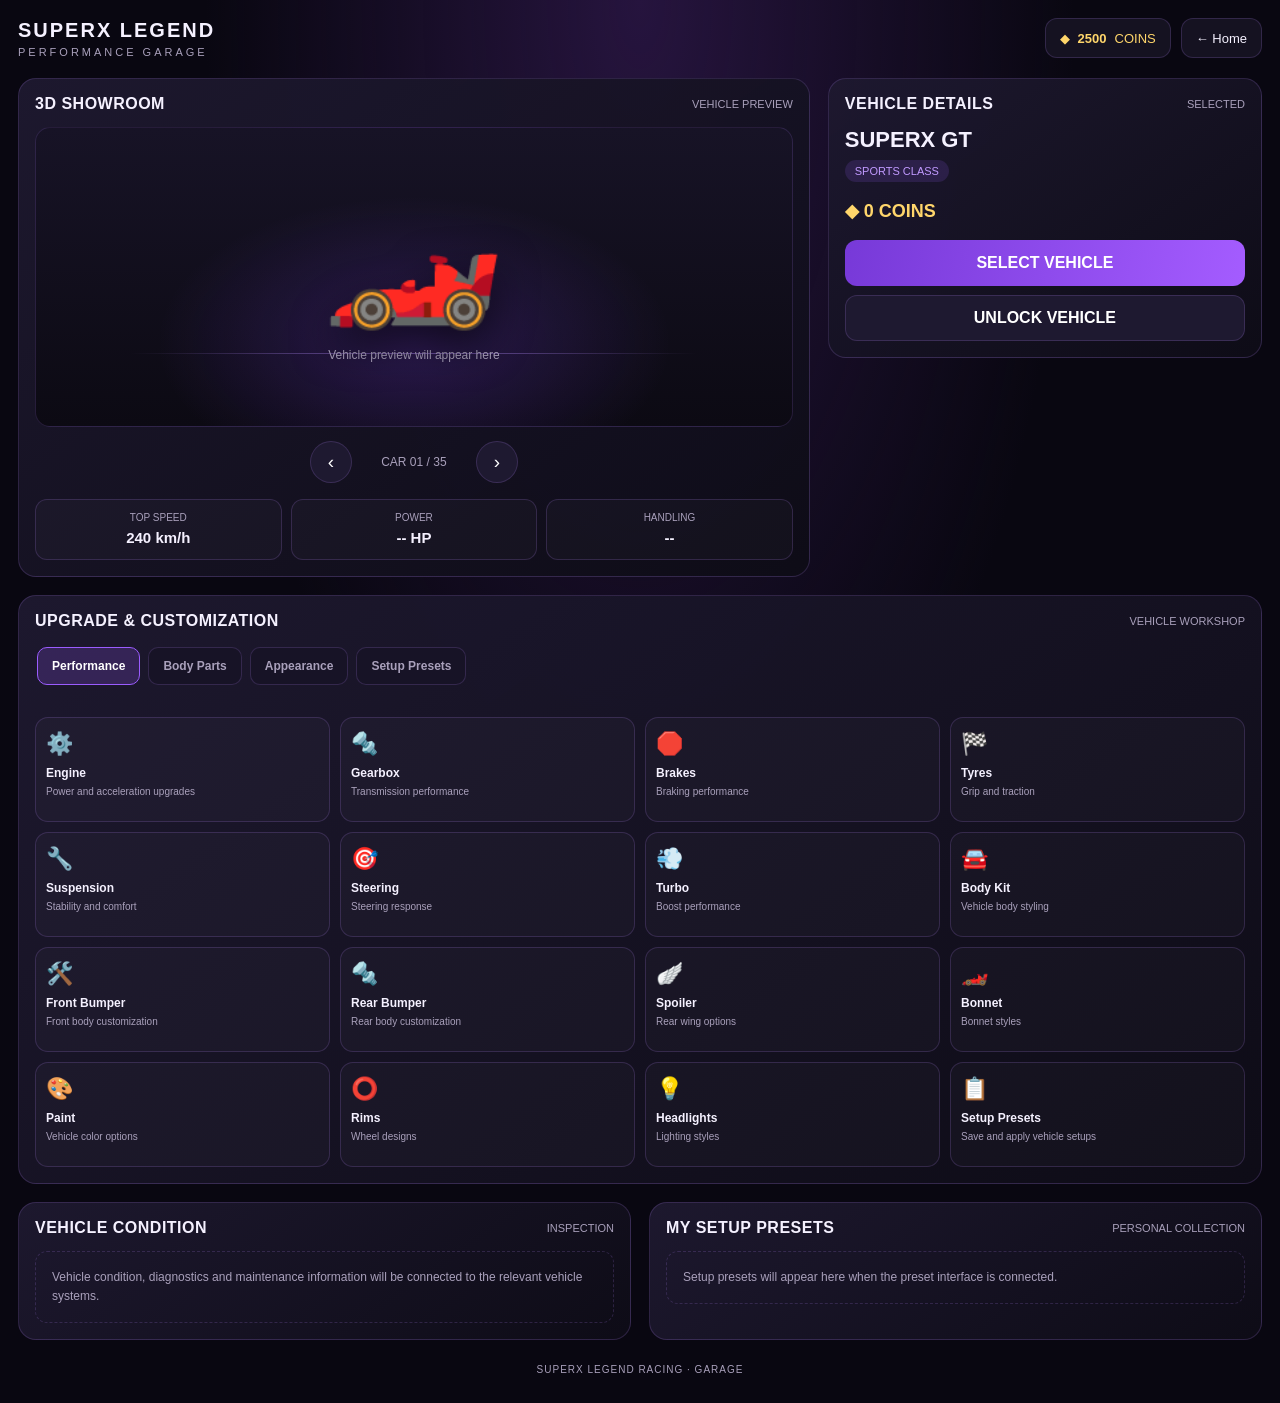
==== garage.html @ e782b023 "Create garage.html" ====
<!-- START FILE 143: garage.html -->
<!DOCTYPE html>
<html lang="en">
<head>
  <meta charset="UTF-8">
  <meta name="viewport" content="width=device-width, initial-scale=1.0">
  <meta name="theme-color" content="#090711">

  <title>SUPERX LEGEND | Garage</title>

  <link rel="stylesheet" href="css/style.css">
  <link rel="stylesheet" href="css/pages.css">
  <link rel="stylesheet" href="css/game.css">
  <link rel="stylesheet" href="css/responsive.css">

  <style>
    :root {
      --garage-bg: #090711;
      --garage-panel: #151221;
      --garage-panel-light: #1e1930;
      --garage-purple: #9b5cff;
      --garage-purple-light: #c19aff;
      --garage-text: #f5f1ff;
      --garage-muted: #a9a0bb;
      --garage-border: rgba(180, 135, 255, .18);
    }

    * {
      box-sizing: border-box;
    }

    body.garage-page {
      margin: 0;
      min-height: 100vh;
      background:
        radial-gradient(ellipse at 50% 0%, #26143e 0%, transparent 48%),
        var(--garage-bg);
      color: var(--garage-text);
      font-family: Arial, sans-serif;
    }

    .garage-shell {
      width: min(1500px, 100%);
      margin: auto;
      padding: 18px;
    }

    .garage-header {
      display: flex;
      align-items: center;
      justify-content: space-between;
      gap: 14px;
      flex-wrap: wrap;
      margin-bottom: 20px;
    }

    .garage-brand {
      display: flex;
      flex-direction: column;
      gap: 4px;
    }

    .garage-brand strong {
      font-size: 20px;
      letter-spacing: 2px;
    }

    .garage-brand span {
      color: var(--garage-muted);
      font-size: 11px;
      letter-spacing: 3px;
    }

    .garage-header-actions {
      display: flex;
      align-items: center;
      gap: 10px;
      flex-wrap: wrap;
    }

    .garage-coin-box,
    .garage-back-button {
      min-height: 40px;
      padding: 0 14px;
      display: inline-flex;
      align-items: center;
      justify-content: center;
      gap: 8px;
      border: 1px solid var(--garage-border);
      border-radius: 12px;
      background: var(--garage-panel);
      color: var(--garage-text);
      text-decoration: none;
      font-size: 13px;
    }

    .garage-coin-box {
      color: #ffd66b;
    }

    .garage-main-grid {
      display: grid;
      grid-template-columns: minmax(0, 1.55fr) minmax(280px, .85fr);
      gap: 18px;
      align-items: start;
    }

    .garage-panel {
      min-width: 0;
      overflow: hidden;
      border: 1px solid var(--garage-border);
      border-radius: 18px;
      background: linear-gradient(
        145deg,
        rgba(30, 25, 48, .96),
        rgba(14, 12, 23, .98)
      );
    }

    .garage-preview-panel {
      padding: 16px;
    }

    .garage-section-heading {
      display: flex;
      align-items: center;
      justify-content: space-between;
      gap: 10px;
      margin-bottom: 14px;
    }

    .garage-section-heading h2 {
      margin: 0;
      font-size: 16px;
      letter-spacing: .5px;
    }

    .garage-section-heading small {
      color: var(--garage-muted);
      font-size: 11px;
    }

    .garage-preview-stage {
      position: relative;
      min-height: 300px;
      display: grid;
      place-items: center;
      overflow: hidden;
      border: 1px solid rgba(173, 126, 255, .16);
      border-radius: 15px;
      background:
        radial-gradient(ellipse at 50% 72%, rgba(132, 66, 255, .24), transparent 48%),
        linear-gradient(180deg, #171326, #0c0a13);
    }

    .garage-preview-stage::after {
      content: "";
      position: absolute;
      width: 75%;
      height: 1px;
      bottom: 24%;
      background: linear-gradient(
        90deg,
        transparent,
        rgba(183, 143, 255, .5),
        transparent
      );
      pointer-events: none;
    }

    .garage-car-placeholder {
      position: relative;
      z-index: 1;
      width: 100%;
      padding: 25px 12px;
      text-align: center;
    }

    .garage-car-placeholder .car-symbol {
      display: block;
      font-size: clamp(75px, 15vw, 145px);
      filter: drop-shadow(0 16px 20px rgba(0, 0, 0, .6));
    }

    .garage-car-placeholder p {
      margin: 12px 0 0;
      color: var(--garage-muted);
      font-size: 12px;
    }

    .garage-preview-controls {
      display: flex;
      justify-content: center;
      align-items: center;
      gap: 12px;
      margin-top: 14px;
    }

    .garage-round-button {
      width: 42px;
      height: 42px;
      border: 1px solid var(--garage-border);
      border-radius: 50%;
      background: var(--garage-panel-light);
      color: white;
      font-size: 19px;
      cursor: pointer;
    }

    .garage-round-button:focus-visible,
    .garage-action-button:focus-visible,
    .garage-tab:focus-visible {
      outline: 2px solid var(--garage-purple-light);
      outline-offset: 3px;
    }

    .garage-car-position {
      min-width: 100px;
      text-align: center;
      color: var(--garage-muted);
      font-size: 12px;
    }

    .garage-car-summary {
      display: grid;
      grid-template-columns: repeat(3, minmax(0, 1fr));
      gap: 9px;
      margin-top: 16px;
    }

    .garage-stat {
      min-width: 0;
      padding: 12px 8px;
      border: 1px solid var(--garage-border);
      border-radius: 12px;
      background: rgba(255, 255, 255, .025);
      text-align: center;
    }

    .garage-stat span {
      display: block;
      color: var(--garage-muted);
      font-size: 10px;
      margin-bottom: 6px;
    }

    .garage-stat strong {
      font-size: 15px;
      overflow-wrap: anywhere;
    }

    .garage-details-panel {
      padding: 16px;
    }

    .garage-car-title {
      margin: 0;
      font-size: 22px;
    }

    .garage-car-class {
      display: inline-block;
      margin-top: 7px;
      padding: 5px 10px;
      border-radius: 20px;
      background: rgba(155, 92, 255, .15);
      color: var(--garage-purple-light);
      font-size: 11px;
    }

    .garage-price {
      margin: 18px 0;
      color: #ffd66b;
      font-size: 18px;
      font-weight: 700;
    }

    .garage-action-button {
      width: 100%;
      min-height: 46px;
      padding: 11px 14px;
      border: 0;
      border-radius: 12px;
      background: linear-gradient(100deg, #7739d8, #a45cff);
      color: white;
      font-weight: 700;
      cursor: pointer;
    }

    .garage-action-button.secondary {
      margin-top: 9px;
      border: 1px solid var(--garage-border);
      background: var(--garage-panel-light);
    }

    .garage-action-button:disabled {
      opacity: .5;
      cursor: not-allowed;
    }

    .garage-feature-section {
      margin-top: 18px;
    }

    .garage-feature-panel {
      padding: 16px;
    }

    .garage-tabs {
      display: flex;
      gap: 8px;
      overflow-x: auto;
      padding: 3px 2px 12px;
      scrollbar-width: thin;
    }

    .garage-tab {
      flex: 0 0 auto;
      min-height: 38px;
      padding: 0 14px;
      border: 1px solid var(--garage-border);
      border-radius: 10px;
      background: #171326;
      color: var(--garage-muted);
      font-size: 12px;
      cursor: pointer;
    }

    .garage-tab[aria-selected="true"] {
      background: rgba(155, 92, 255, .2);
      border-color: var(--garage-purple);
      color: white;
    }

    .garage-feature-grid {
      display: grid;
      grid-template-columns: repeat(4, minmax(0, 1fr));
      gap: 10px;
    }

    .garage-feature-card {
      min-width: 0;
      min-height: 105px;
      padding: 13px 10px;
      border: 1px solid var(--garage-border);
      border-radius: 13px;
      background: rgba(255, 255, 255, .025);
    }

    .garage-feature-card .feature-icon {
      display: block;
      margin-bottom: 9px;
      font-size: 22px;
    }

    .garage-feature-card strong {
      display: block;
      font-size: 12px;
    }

    .garage-feature-card small {
      display: block;
      margin-top: 5px;
      color: var(--garage-muted);
      font-size: 10px;
      line-height: 1.4;
    }

    .garage-bottom-grid {
      display: grid;
      grid-template-columns: repeat(2, minmax(0, 1fr));
      gap: 18px;
      margin-top: 18px;
    }

    .garage-bottom-panel {
      min-width: 0;
      padding: 16px;
    }

    .garage-preset-placeholder {
      padding: 16px;
      border: 1px dashed var(--garage-border);
      border-radius: 12px;
      color: var(--garage-muted);
      font-size: 12px;
      line-height: 1.6;
    }

    .garage-footer {
      padding: 24px 8px 10px;
      color: var(--garage-muted);
      text-align: center;
      font-size: 10px;
      letter-spacing: 1px;
    }

    @media (max-width: 760px) {
      .garage-shell {
        padding: 12px;
      }

      .garage-main-grid {
        grid-template-columns: 1fr;
      }

      .garage-preview-stage {
        min-height: 245px;
      }

      .garage-feature-grid {
        grid-template-columns: repeat(2, minmax(0, 1fr));
      }

      .garage-bottom-grid {
        grid-template-columns: 1fr;
      }
    }

    @media (max-width: 380px) {
      .garage-brand strong {
        font-size: 16px;
      }

      .garage-car-summary {
        gap: 6px;
      }

      .garage-stat strong {
        font-size: 12px;
      }
    }
  </style>
</head>

<body class="garage-page" data-page="garage">

  <main class="garage-shell">

    <header class="garage-header">
      <div class="garage-brand">
        <strong>SUPERX LEGEND</strong>
        <span>PERFORMANCE GARAGE</span>
      </div>

      <div class="garage-header-actions">
        <div class="garage-coin-box">
          <span>◆</span>
          <strong id="garageCoinCount">2500</strong>
          <span>COINS</span>
        </div>

        <a class="garage-back-button" href="index.html">
          ← Home
        </a>
      </div>
    </header>

    <section class="garage-main-grid">

      <div class="garage-panel garage-preview-panel">

        <div class="garage-section-heading">
          <h2>3D SHOWROOM</h2>
          <small>VEHICLE PREVIEW</small>
        </div>

        <div
          class="garage-preview-stage"
          id="garagePreviewStage"
          aria-label="Vehicle preview area"
        >
          <div class="garage-car-placeholder" id="garageCarPlaceholder">
            <span class="car-symbol">🏎️</span>
            <p>Vehicle preview will appear here</p>
          </div>

          <div
            id="garage3DContainer"
            aria-label="3D vehicle rendering area"
          ></div>
        </div>

        <div class="garage-preview-controls">
          <button
            type="button"
            class="garage-round-button"
            id="garagePreviousCar"
            aria-label="Previous car"
          >‹</button>

          <span class="garage-car-position" id="garageCarPosition">
            CAR 01 / 35
          </span>

          <button
            type="button"
            class="garage-round-button"
            id="garageNextCar"
            aria-label="Next car"
          >›</button>
        </div>

        <div class="garage-car-summary">
          <div class="garage-stat">
            <span>TOP SPEED</span>
            <strong id="garageTopSpeed">240 km/h</strong>
          </div>

          <div class="garage-stat">
            <span>POWER</span>
            <strong id="garagePower">-- HP</strong>
          </div>

          <div class="garage-stat">
            <span>HANDLING</span>
            <strong id="garageHandling">--</strong>
          </div>
        </div>

      </div>

      <aside class="garage-panel garage-details-panel">

        <div class="garage-section-heading">
          <h2>VEHICLE DETAILS</h2>
          <small id="garageVehicleStatus">SELECTED</small>
        </div>

        <h1 class="garage-car-title" id="garageCarName">
          SUPERX GT
        </h1>

        <span class="garage-car-class" id="garageCarClass">
          SPORTS CLASS
        </span>

        <div class="garage-price" id="garageCarPrice">
          ◆ 0 COINS
        </div>

        <button
          type="button"
          class="garage-action-button"
          id="garageSelectCar"
        >
          SELECT VEHICLE
        </button>

        <button
          type="button"
          class="garage-action-button secondary"
          id="garageBuyCar"
        >
          UNLOCK VEHICLE
        </button>

      </aside>

    </section>

    <section class="garage-feature-section garage-panel garage-feature-panel">

      <div class="garage-section-heading">
        <h2>UPGRADE & CUSTOMIZATION</h2>
        <small>VEHICLE WORKSHOP</small>
      </div>

      <div class="garage-tabs" role="tablist" aria-label="Garage categories">
        <button class="garage-tab" type="button" role="tab"
          aria-selected="true" data-garage-tab="performance">
          Performance
        </button>

        <button class="garage-tab" type="button" role="tab"
          aria-selected="false" data-garage-tab="body">
          Body Parts
        </button>

        <button class="garage-tab" type="button" role="tab"
          aria-selected="false" data-garage-tab="appearance">
          Appearance
        </button>

        <button class="garage-tab" type="button" role="tab"
          aria-selected="false" data-garage-tab="setup">
          Setup Presets
        </button>
      </div>

      <div class="garage-feature-grid" id="garageFeatureGrid">

        <article class="garage-feature-card" data-category="performance">
          <span class="feature-icon">⚙️</span>
          <strong>Engine</strong>
          <small>Power and acceleration upgrades</small>
        </article>

        <article class="garage-feature-card" data-category="performance">
          <span class="feature-icon">🔩</span>
          <strong>Gearbox</strong>
          <small>Transmission performance</small>
        </article>

        <article class="garage-feature-card" data-category="performance">
          <span class="feature-icon">🛑</span>
          <strong>Brakes</strong>
          <small>Braking performance</small>
        </article>

        <article class="garage-feature-card" data-category="performance">
          <span class="feature-icon">🏁</span>
          <strong>Tyres</strong>
          <small>Grip and traction</small>
        </article>

        <article class="garage-feature-card" data-category="performance">
          <span class="feature-icon">🔧</span>
          <strong>Suspension</strong>
          <small>Stability and comfort</small>
        </article>

        <article class="garage-feature-card" data-category="performance">
          <span class="feature-icon">🎯</span>
          <strong>Steering</strong>
          <small>Steering response</small>
        </article>

        <article class="garage-feature-card" data-category="performance">
          <span class="feature-icon">💨</span>
          <strong>Turbo</strong>
          <small>Boost performance</small>
        </article>

        <article class="garage-feature-card" data-category="body">
          <span class="feature-icon">🚘</span>
          <strong>Body Kit</strong>
          <small>Vehicle body styling</small>
        </article>

        <article class="garage-feature-card" data-category="body">
          <span class="feature-icon">🛠️</span>
          <strong>Front Bumper</strong>
          <small>Front body customization</small>
        </article>

        <article class="garage-feature-card" data-category="body">
          <span class="feature-icon">🔩</span>
          <strong>Rear Bumper</strong>
          <small>Rear body customization</small>
        </article>

        <article class="garage-feature-card" data-category="body">
          <span class="feature-icon">🪽</span>
          <strong>Spoiler</strong>
          <small>Rear wing options</small>
        </article>

        <article class="garage-feature-card" data-category="body">
          <span class="feature-icon">🏎️</span>
          <strong>Bonnet</strong>
          <small>Bonnet styles</small>
        </article>

        <article class="garage-feature-card" data-category="appearance">
          <span class="feature-icon">🎨</span>
          <strong>Paint</strong>
          <small>Vehicle color options</small>
        </article>

        <article class="garage-feature-card" data-category="appearance">
          <span class="feature-icon">⭕</span>
          <strong>Rims</strong>
          <small>Wheel designs</small>
        </article>

        <article class="garage-feature-card" data-category="appearance">
          <span class="feature-icon">💡</span>
          <strong>Headlights</strong>
          <small>Lighting styles</small>
        </article>

        <article class="garage-feature-card" data-category="setup">
          <span class="feature-icon">📋</span>
          <strong>Setup Presets</strong>
          <small>Save and apply vehicle setups</small>
        </article>

      </div>
    </section>

    <section class="garage-bottom-grid">

      <div class="garage-panel garage-bottom-panel">
        <div class="garage-section-heading">
          <h2>VEHICLE CONDITION</h2>
          <small>INSPECTION</small>
        </div>

        <div class="garage-preset-placeholder">
          Vehicle condition, diagnostics and maintenance information
          will be connected to the relevant vehicle systems.
        </div>
      </div>

      <div class="garage-panel garage-bottom-panel">
        <div class="garage-section-heading">
          <h2>MY SETUP PRESETS</h2>
          <small>PERSONAL COLLECTION</small>
        </div>

        <div
          class="garage-preset-placeholder"
          id="garageSetupPresetsContainer"
        >
          Setup presets will appear here when the preset interface
          is connected.
        </div>
      </div>

    </section>

    <footer class="garage-footer">
      SUPERX LEGEND RACING · GARAGE
    </footer>

  </main>

  <!-- Core application scripts -->
  <script src="js/config.js"></script>
  <script src="js/storage.js"></script>
  <script src="js/cars-data.js"></script>

  <!-- Garage systems -->
  <script src="js/garage.js"></script>
  <script src="js/vehicle-upgrades.js"></script>
  <script src="js/vehicle-customization.js"></script>
  <script src="js/vehicle-setup.js"></script>
  <script src="js/garage-manager.js"></script>
  <script src="js/garage-ui.js"></script>
  <script src="js/garage-controller.js"></script>

  <!-- Vehicle setup presets -->
  <script src="js/vehicle-setup-presets.js"></script>
  <script src="js/vehicle-setup-presets-ui.js"></script>

  <!-- END FILE 143: garage.html -->
</body>
</html>
---- css/style.css ----
/* ==================================================
   SUPERX LEGEND — FILE 02
   FILE: css/style.css
   MAIN DESIGN SYSTEM
================================================== */

:root {
  --bg: #090810;
  --bg-secondary: #100e19;
  --panel: #171421;
  --panel-light: #211c30;
  --purple: #9747ff;
  --purple-light: #bd8aff;
  --pink: #ec45cf;
  --white: #ffffff;
  --muted: #9690a5;
  --border: rgba(255,255,255,.09);
  --success: #46e6a5;
  --danger: #ff536d;
  --header-height: 70px;
  --radius: 18px;
  --transition: .25s ease;
}

* {
  margin: 0;
  padding: 0;
  box-sizing: border-box;
}

html {
  min-height: 100%;
  scroll-behavior: smooth;
  background: var(--bg);
}

body {
  min-height: 100vh;
  width: 100%;
  overflow-x: hidden;
  background:
    radial-gradient(ellipse at 50% -15%, rgba(111,48,190,.18), transparent 48%),
    var(--bg);
  color: var(--white);
  font-family: Arial, Helvetica, sans-serif;
  -webkit-tap-highlight-color: transparent;
}

button,
input,
select {
  font: inherit;
}

button,
a {
  -webkit-tap-highlight-color: transparent;
}

button {
  border: none;
  color: inherit;
  cursor: pointer;
}

a {
  color: inherit;
  text-decoration: none;
}

img,
canvas {
  max-width: 100%;
}

#superxApp {
  position: relative;
  min-height: 100vh;
  width: 100%;
  overflow: hidden;
}

.page {
  display: none;
  width: 100%;
  min-height: 100vh;
}

.page.active {
  display: block;
}


/* LOADING SCREEN */

.loading-screen {
  position: fixed;
  inset: 0;
  z-index: 10000;
  display: flex;
  align-items: center;
  justify-content: center;
  background:
    radial-gradient(circle at center, #211039 0%, #090810 65%);
  transition: opacity .5s ease, visibility .5s ease;
}

.loading-screen.hide {
  opacity: 0;
  visibility: hidden;
  pointer-events: none;
}

.loading-content {
  width: min(80%, 320px);
  text-align: center;
}

.loading-logo {
  font-size: clamp(38px, 12vw, 58px);
  font-weight: 1000;
  font-style: italic;
  letter-spacing: 5px;
  background: linear-gradient(100deg, #fff, #b47aff, #e64bd4);
  -webkit-background-clip: text;
  background-clip: text;
  color: transparent;
}

.loading-subtitle {
  margin-top: -4px;
  color: var(--purple-light);
  font-size: 15px;
  font-weight: 900;
  letter-spacing: 10px;
}

.loading-line {
  width: 100%;
  height: 4px;
  margin-top: 30px;
  overflow: hidden;
  border-radius: 20px;
  background: #30283c;
}

.loading-line span {
  display: block;
  width: 0;
  height: 100%;
  border-radius: inherit;
  background: linear-gradient(90deg, var(--purple), var(--pink));
  transition: width .3s ease;
}

.loading-content p {
  margin-top: 15px;
  color: var(--muted);
  font-size: 10px;
  letter-spacing: 2px;
}


/* HEADER */

.main-header {
  position: relative;
  z-index: 20;
  width: 100%;
  height: var(--header-height);
  padding: 0 4%;
  display: flex;
  align-items: center;
  justify-content: space-between;
  background: rgba(9,8,16,.88);
  border-bottom: 1px solid var(--border);
  backdrop-filter: blur(18px);
}

.menu-button {
  width: 42px;
  height: 42px;
  display: flex;
  flex-direction: column;
  justify-content: center;
  gap: 6px;
  padding: 10px;
  border-radius: 12px;
  background: var(--panel);
}

.menu-button span {
  display: block;
  width: 100%;
  height: 2px;
  border-radius: 5px;
  background: white;
}

.menu-button span:nth-child(2) {
  width: 70%;
  background: var(--purple-light);
}

.brand-logo {
  display: flex;
  flex-direction: column;
  align-items: center;
  line-height: 1;
}

.brand-main {
  font-size: 22px;
  font-weight: 1000;
  font-style: italic;
  letter-spacing: 2px;
}

.brand-sub {
  margin-top: 4px;
  color: var(--purple-light);
  font-size: 9px;
  font-weight: 900;
  letter-spacing: 6px;
}

.header-actions {
  display: flex;
  align-items: center;
  gap: 9px;
}

.coin-display {
  min-width: 76px;
  height: 36px;
  padding: 0 10px;
  display: flex;
  align-items: center;
  justify-content: center;
  gap: 6px;
  border: 1px solid rgba(255,195,70,.25);
  border-radius: 30px;
  background: rgba(255,180,50,.08);
  color: #ffd16b;
  font-size: 12px;
  font-weight: 900;
}

.coin-icon {
  font-size: 17px;
}

.header-icon {
  width: 35px;
  height: 35px;
  display: grid;
  place-items: center;
  border: 1px solid var(--border);
  border-radius: 50%;
  background: var(--panel);
  font-size: 16px;
  font-weight: bold;
  transition: var(--transition);
}

.header-icon:active,
.menu-button:active {
  transform: scale(.92);
}

.profile-icon {
  background: linear-gradient(135deg, #6731a8, #321c56);
}


/* SHOWROOM */

.home-showroom {
  position: relative;
  isolation: isolate;
  width: 100%;
  height: min(680px, 76vh);
  min-height: 440px;
  overflow: hidden;
  background:
    linear-gradient(180deg, #11101b 0%, #171225 48%, #090810 100%);
}

.showroom-background {
  position: absolute;
  z-index: -2;
  inset: 0;
  background:
    radial-gradient(ellipse at 50% 62%, rgba(139,65,255,.25), transparent 43%),
    radial-gradient(ellipse at 50% 100%, rgba(218,48,203,.12), transparent 60%);
}

.showroom-background::before {
  content: "";
  position: absolute;
  left: -20%;
  right: -20%;
  bottom: -38%;
  height: 75%;
  border-radius: 50%;
  border-top: 1px solid rgba(180,125,255,.22);
  background: repeating-linear-gradient(
    90deg,
    transparent 0 60px,
    rgba(160,105,255,.045) 61px 62px
  );
  transform: perspective(250px) rotateX(58deg);
}

.showroom-canvas {
  position: absolute;
  z-index: -1;
  inset: 0;
  width: 100%;
  height: 100%;
  display: block;
  outline: none;
}

.showroom-light {
  position: absolute;
  z-index: -1;
  top: 15%;
  width: 25%;
  height: 60%;
  opacity: .16;
  filter: blur(65px);
  pointer-events: none;
}

.showroom-light-left {
  left: -12%;
  background: var(--purple);
}

.showroom-light-right {
  right: -12%;
  background: var(--pink);
}

.showroom-top-info {
  position: absolute;
  top: 25px;
  left: 5%;
  right: 5%;
  display: flex;
  justify-content: space-between;
  gap: 10px;
  pointer-events: none;
}

.showroom-tag,
.showroom-series {
  color: #c6b6df;
  font-size: 9px;
  font-weight: 800;
  letter-spacing: 2px;
}

.showroom-series {
  color: #827991;
  text-align: right;
}

.showroom-car-details {
  position: absolute;
  left: 6%;
  bottom: 100px;
  pointer-events: none;
}

.car-category {
  margin-bottom: 8px;
  color: var(--purple-light);
  font-size: 10px;
  font-weight: 900;
  letter-spacing: 3px;
}

.showroom-car-details h1 {
  font-size: clamp(27px, 6vw, 52px);
  font-weight: 1000;
  font-style: italic;
  letter-spacing: 1px;
  text-shadow: 0 5px 30px rgba(0,0,0,.8);
}

.car-specifications {
  display: flex;
  gap: 28px;
  margin-top: 12px;
}

.car-specifications div {
  display: flex;
  flex-direction: column;
  gap: 5px;
}

.car-specifications span {
  color: var(--muted);
  font-size: 8px;
  letter-spacing: 2px;
}

.car-specifications strong {
  color: white;
  font-size: 13px;
}

.showroom-selector {
  position: absolute;
  right: 5%;
  bottom: 105px;
  display: flex;
  align-items: center;
  gap: 12px;
}

.car-arrow {
  width: 35px;
  height: 35px;
  display: grid;
  place-items: center;
  border: 1px solid rgba(255,255,255,.2);
  border-radius: 50%;
  background: rgba(20,15,32,.8);
  color: white;
  font-size: 25px;
  transition: var(--transition);
}

.car-arrow:active {
  background: var(--purple);
  transform: scale(.9);
}

.car-selector-info {
  display: flex;
  flex-direction: column;
  align-items: center;
  gap: 4px;
}

.car-selector-info span:first-child {
  font-size: 10px;
  font-weight: 900;
}

.car-selector-info span:last-child {
  color: var(--success);
  font-size: 8px;
  letter-spacing: 1px;
}

.test-drive-button {
  position: absolute;
  right: 5%;
  bottom: 35px;
  min-width: 145px;
  height: 43px;
  padding: 0 18px;
  display: flex;
  align-items: center;
  justify-content: center;
  gap: 9px;
  border: 1px solid rgba(255,255,255,.2);
  border-radius: 8px;
  background: linear-gradient(110deg, #7837c5, #bd45cb);
  box-shadow: 0 7px 25px rgba(133,48,206,.28);
  font-size: 11px;
  font-weight: 900;
  letter-spacing: 1px;
  transition: var(--transition);
}

.test-drive-button:active {
  transform: scale(.96);
}

.showroom-footer {
  position: absolute;
  left: 5%;
  right: 5%;
  bottom: 15px;
  display: flex;
  justify-content: space-between;
  color: #777083;
  font-size: 8px;
  letter-spacing: 1.5px;
  pointer-events: none;
}


/* HOME MODE SECTION */

.home-menu-section {
  width: 100%;
  padding: 32px 5% 20px;
}

.section-heading {
  display: flex;
  align-items: center;
  justify-content: space-between;
  margin-bottom: 20px;
}

.section-eyebrow {
  color: var(--purple-light);
  font-size: 9px;
  font-weight: 900;
  letter-spacing: 2px;
}

.section-heading h2 {
  margin-top: 6px;
  font-size: clamp(20px, 4vw, 27px);
  font-weight: 1000;
  letter-spacing: 1px;
}

.main-mode-grid {
  display: grid;
  grid-template-columns: repeat(2, minmax(0, 1fr));
  gap: 13px;
}

.mode-card {
  position: relative;
  min-height: 112px;
  padding: 17px;
  display: flex;
  align-items: center;
  gap: 13px;
  overflow: hidden;
  border: 1px solid var(--border);
  border-radius: var(--radius);
  background: linear-gradient(135deg, #1b1727, #100e18);
  transition: transform var(--transition), border-color var(--transition);
}

.mode-card::after {
  content: "";
  position: absolute;
  width: 90px;
  height: 90px;
  right: -35px;
  bottom: -45px;
  border-radius: 50%;
  background: var(--purple);
  opacity: .12;
  filter: blur(20px);
}

.mode-card:active {
  transform: scale(.97);
  border-color: var(--purple);
}

.mode-card-icon {
  flex-shrink: 0;
  width: 43px;
  height: 43px;
  display: grid;
  place-items: center;
  border-radius: 13px;
  background: rgba(151,71,255,.14);
  font-size: 22px;
}

.career-mode .mode-card-icon {
  background: rgba(255,83,109,.12);
}

.free-drive-mode .mode-card-icon {
  background: rgba(70,230,165,.12);
}

.online-mode .mode-card-icon {
  background: rgba(67,160,255,.12);
}

.mode-card-text {
  min-width: 0;
}

.mode-card-text h3 {
  font-size: 13px;
  font-weight: 1000;
  letter-spacing: .8px;
}

.mode-card-text p {
  margin-top: 6px;
  color: var(--muted);
  font-size: 9px;
  line-height: 1.5;
}

.mode-arrow {
  position: absolute;
  top: 13px;
  right: 14px;
  color: #b38bdf;
  font-size: 15px;
}


/* PLAYER SUMMARY */

.home-player-section {
  padding: 10px 5% 30px;
  display: grid;
  grid-template-columns: repeat(2, minmax(0, 1fr));
  gap: 12px;
}

.player-summary-card {
  min-width: 0;
  padding: 16px 13px;
  display: flex;
  align-items: center;
  gap: 11px;
  border: 1px solid var(--border);
  border-radius: 14px;
  background: var(--bg-secondary);
}

.player-summary-icon {
  flex-shrink: 0;
  width: 36px;
  height: 36px;
  display: grid;
  place-items: center;
  border-radius: 10px;
  background: var(--panel-light);
  font-size: 18px;
}

.player-summary-details {
  min-width: 0;
  display: flex;
  flex-direction: column;
  gap: 5px;
}

.player-summary-details > span {
  color: var(--muted);
  font-size: 8px;
  letter-spacing: 1px;
}

.player-summary-details strong {
  overflow: hidden;
  font-size: 11px;
  text-overflow: ellipsis;
  white-space: nowrap;
}

.player-summary-details small {
  color: var(--purple-light);
  font-size: 8px;
}

.summary-arrow {
  margin-left: auto;
  color: var(--purple-light);
  font-size: 18px;
}


/* FOOTER */

.home-footer {
  padding: 25px 5%;
  border-top: 1px solid var(--border);
  background: #08070e;
  text-align: center;
}

.footer-brand {
  display: flex;
  flex-direction: column;
  gap: 5px;
}

.footer-brand strong {
  font-size: 15px;
  font-style: italic;
  letter-spacing: 2px;
}

.footer-brand span {
  color: var(--purple-light);
  font-size: 8px;
  letter-spacing: 3px;
}

.footer-links {
  margin: 18px 0;
  display: flex;
  justify-content: center;
  gap: 25px;
}

.footer-links a {
  color: var(--muted);
  font-size: 9px;
  letter-spacing: 1px;
}

.home-footer > p {
  color: #6e687a;
  font-size: 8px;
  letter-spacing: .8px;
}


/* SIDE MENU */

.menu-backdrop {
  position: fixed;
  z-index: 900;
  inset: 0;
  visibility: hidden;
  opacity: 0;
  background: rgba(0,0,0,.72);
  backdrop-filter: blur(4px);
  transition: var(--transition);
}

.menu-backdrop.open {
  visibility: visible;
  opacity: 1;
}

.side-menu {
  position: fixed;
  z-index: 901;
  top: 0;
  bottom: 0;
  left: 0;
  width: min(320px, 85vw);
  padding: 22px 18px;
  display: flex;
  flex-direction: column;
  overflow-y: auto;
  background: linear-gradient(180deg, #171225, #0c0a12);
  border-right: 1px solid var(--border);
  transform: translateX(-105%);
  transition: transform .3s ease;
}

.side-menu.open {
  transform: translateX(0);
}

.side-menu-header {
  display: flex;
  align-items: center;
  justify-content: space-between;
}

.side-menu-brand {
  display: flex;
  flex-direction: column;
  line-height: 1;
}

.side-menu-brand strong {
  font-size: 24px;
  font-style: italic;
  letter-spacing: 2px;
}

.side-menu-brand span {
  margin-top: 5px;
  color: var(--purple-light);
  font-size: 9px;
  font-weight: bold;
  letter-spacing: 6px;
}

.menu-close-button,
.dialog-close-button {
  width: 34px;
  height: 34px;
  border: 1px solid var(--border);
  border-radius: 50%;
  background: var(--panel);
  color: white;
  font-size: 15px;
}

.side-menu-player {
  margin: 25px 0 18px;
  padding: 15px;
  display: flex;
  align-items: center;
  gap: 12px;
  border: 1px solid var(--border);
  border-radius: 14px;
  background: rgba(151,71,255,.08);
}

.side-player-avatar {
  width: 42px;
  height: 42px;
  display: grid;
  place-items: center;
  border-radius: 50%;
  background: linear-gradient(135deg, #9747ff, #42206c);
  font-size: 21px;
}

.side-menu-player > div:last-child {
  display: flex;
  flex-direction: column;
  gap: 6px;
}

.side-menu-player strong {
  font-size: 12px;
}

.side-menu-player span {
  color: var(--purple-light);
  font-size: 9px;
}

.side-menu-navigation {
  display: flex;
  flex-direction: column;
  gap: 5px;
}

.side-menu-link {
  min-height: 44px;
  padding: 0 12px;
  display: flex;
  align-items: center;
  gap: 13px;
  border-radius: 10px;
  color: #c4bdce;
  font-size: 11px;
  font-weight: 800;
  letter-spacing: .5px;
  transition: var(--transition);
}

.side-menu-link > span {
  width: 22px;
  text-align: center;
  font-size: 17px;
}

.side-menu-link.active,
.side-menu-link:active {
  background: rgba(151,71,255,.16);
  color: white;
}

.menu-divider {
  height: 1px;
  margin: 10px 0;
  background: var(--border);
}

.side-menu-audio {
  margin-top: auto;
  padding-top: 20px;
  display: grid;
  grid-template-columns: 1fr 1fr;
  gap: 9px;
}

.side-menu-audio button {
  min-height: 48px;
  padding: 8px;
  display: flex;
  align-items: center;
  justify-content: space-around;
  gap: 5px;
  border: 1px solid var(--border);
  border-radius: 10px;
  background: var(--panel);
  font-size: 10px;
}

.side-menu-audio button strong {
  color: var(--success);
  font-size: 9px;
}

.side-menu-footer {
  padding-top: 18px;
  color: #6e687a;
  font-size: 8px;
  letter-spacing: 1px;
  text-align: center;
}


/* DIALOG */

.global-dialog {
  position: fixed;
  z-index: 2000;
  inset: 0;
  padding: 20px;
  display: none;
  align-items: center;
  justify-content: center;
  background: rgba(0,0,0,.78);
  backdrop-filter: blur(8px);
}

.global-dialog.open {
  display: flex;
}

.dialog-panel {
  position: relative;
  width: min(100%, 400px);
  max-height: 80vh;
  padding: 28px 22px;
  overflow-y: auto;
  border: 1px solid rgba(178,120,255,.25);
  border-radius: 20px;
  background: linear-gradient(145deg, #21182e, #100e18);
  box-shadow: 0 20px 70px rgba(0,0,0,.5);
  text-align: center;
}

.dialog-close-button {
  position: absolute;
  top: 13px;
  right: 13px;
}

.dialog-icon {
  margin-bottom: 13px;
  color: var(--purple-light);
  font-size: 30px;
}

.dialog-panel h2 {
  margin-bottom: 12px;
  font-size: 20px;
  letter-spacing: 1px;
}

#dialogBody {
  color: #c2b9d0;
  font-size: 13px;
  line-height: 1.7;
}


/* TOAST */

.toast-message {
  position: fixed;
  z-index: 3000;
  left: 50%;
  bottom: 25px;
  max-width: 90%;
  padding: 12px 20px;
  border: 1px solid rgba(178,120,255,.3);
  border-radius: 30px;
  background: #21182e;
  color: white;
  font-size: 12px;
  text-align: center;
  opacity: 0;
  visibility: hidden;
  transform: translate(-50%, 15px);
  transition: var(--transition);
  pointer-events: none;
}

.toast-message.show {
  opacity: 1;
  visibility: visible;
  transform: translate(-50%, 0);
}


/* COMMON BUTTONS AND PANELS */

.primary-button {
  min-height: 44px;
  padding: 0 20px;
  border-radius: 10px;
  background: linear-gradient(110deg, #7837c5, #bd45cb);
  color: white;
  font-size: 12px;
  font-weight: 900;
  letter-spacing: 1px;
}

.secondary-button {
  min-height: 42px;
  padding: 0 18px;
  border: 1px solid var(--border);
  border-radius: 10px;
  background: var(--panel);
  color: white;
  font-size: 11px;
  font-weight: 800;
}

.game-panel {
  padding: 18px;
  border: 1px solid var(--border);
  border-radius: var(--radius);
  background: var(--panel);
}

.muted-text {
  color: var(--muted);
}

.purple-text {
  color: var(--purple-light);
}

.hidden {
  display: none !important;
}


/* SELECTION AND SCROLLBAR */

::selection {
  background: rgba(151,71,255,.4);
  color: white;
}

::-webkit-scrollbar {
  width: 5px;
}

::-webkit-scrollbar-track {
  background: #0c0a12;
}

::-webkit-scrollbar-thumb {
  border-radius: 10px;
  background: #58327f;
}


/* DESKTOP HOME LAYOUT */

@media (min-width: 900px) {

  .main-header {
    padding: 0 6%;
  }

  .home-showroom {
    height: min(720px, 82vh);
  }

  .home-menu-section,
  .home-player-section {
    max-width: 1200px;
    margin-left: auto;
    margin-right: auto;
    padding-left: 35px;
    padding-right: 35px;
  }

  .main-mode-grid {
    grid-template-columns: repeat(4, minmax(0, 1fr));
  }

  .mode-card {
    min-height: 135px;
    flex-direction: column;
    align-items: flex-start;
    justify-content: center;
  }

  .mode-card-icon {
    width: 48px;
    height: 48px;
  }

  .home-player-section {
    grid-template-columns: repeat(2, minmax(0, 1fr));
  }

  .showroom-car-details {
    left: 10%;
    bottom: 110px;
  }

  .showroom-selector,
  .test-drive-button {
    right: 10%;
  }

}


/* SMALL SCREEN */

@media (max-width: 380px) {

  .main-header {
    padding: 0 3%;
  }

  .brand-main {
    font-size: 18px;
  }

  .header-actions {
    gap: 5px;
  }

  .coin-display {
    min-width: 65px;
    padding: 0 7px;
    font-size: 10px;
  }

  .header-icon {
    width: 31px;
    height: 31px;
  }

  .home-showroom {
    min-height: 420px;
  }

  .showroom-car-details {
    left: 4%;
    bottom: 110px;
  }

  .showroom-selector {
    right: 3%;
    bottom: 50px;
  }

  .test-drive-button {
    right: 4%;
    bottom: 10px;
    min-width: 125px;
    height: 36px;
  }

  .showroom-footer {
    display: none;
  }

  .mode-card {
    padding: 12px 9px;
    gap: 8px;
  }

  .mode-card-icon {
    width: 35px;
    height: 35px;
    font-size: 18px;
  }

  .mode-card-text h3 {
    font-size: 11px;
  }

  .mode-card-text p {
    font-size: 8px;
  }

  .home-player-section {
    grid-template-columns: 1fr;
  }

  }
---- css/pages.css ----
/* ==================================================
   SUPERX LEGEND — FILE 03
   FILE: css/pages.css
   ALL GAME PAGES DESIGN
================================================== */

/* COMMON PAGE HEADER */

.page-header {
  position: sticky;
  z-index: 50;
  top: 0;
  min-height: 65px;
  padding: 12px 5%;
  display: flex;
  align-items: center;
  justify-content: space-between;
  gap: 12px;
  border-bottom: 1px solid var(--border);
  background: rgba(9,8,16,.94);
  backdrop-filter: blur(15px);
}

.page-header-title {
  display: flex;
  flex-direction: column;
  gap: 4px;
}

.page-header-title span {
  color: var(--purple-light);
  font-size: 8px;
  font-weight: 900;
  letter-spacing: 2px;
}

.page-header-title h1 {
  font-size: 18px;
  font-weight: 1000;
  letter-spacing: 1px;
}

.back-button {
  width: 38px;
  height: 38px;
  display: grid;
  place-items: center;
  border: 1px solid var(--border);
  border-radius: 11px;
  background: var(--panel);
  font-size: 19px;
}

.page-content {
  width: 100%;
  max-width: 1250px;
  min-height: calc(100vh - 65px);
  margin: 0 auto;
  padding: 24px 5% 45px;
}

.page-intro {
  margin-bottom: 24px;
}

.page-intro h2 {
  margin-bottom: 8px;
  font-size: clamp(21px, 5vw, 30px);
  font-weight: 1000;
}

.page-intro p {
  color: var(--muted);
  font-size: 12px;
  line-height: 1.7;
}


/* GARAGE PAGE */

.garage-showcase {
  position: relative;
  min-height: 270px;
  margin-bottom: 22px;
  overflow: hidden;
  border: 1px solid var(--border);
  border-radius: 20px;
  background:
    radial-gradient(ellipse at 50% 70%, rgba(151,71,255,.25), transparent 55%),
    linear-gradient(145deg, #21182e, #0d0b14);
}

.garage-car-canvas {
  position: absolute;
  inset: 0;
  width: 100%;
  height: 100%;
}

.garage-car-info {
  position: absolute;
  left: 20px;
  bottom: 20px;
  pointer-events: none;
}

.garage-car-info span {
  color: var(--purple-light);
  font-size: 9px;
  letter-spacing: 2px;
}

.garage-car-info h2 {
  margin-top: 5px;
  font-size: 23px;
  font-weight: 1000;
}

.garage-tabs {
  margin-bottom: 20px;
  display: flex;
  gap: 9px;
  overflow-x: auto;
  scrollbar-width: none;
}

.garage-tabs::-webkit-scrollbar {
  display: none;
}

.garage-tab {
  flex-shrink: 0;
  min-height: 38px;
  padding: 0 17px;
  border: 1px solid var(--border);
  border-radius: 30px;
  background: var(--panel);
  color: var(--muted);
  font-size: 10px;
  font-weight: 900;
}

.garage-tab.active {
  border-color: var(--purple);
  background: rgba(151,71,255,.2);
  color: white;
}

.car-collection-grid {
  display: grid;
  grid-template-columns: repeat(2, minmax(0, 1fr));
  gap: 12px;
}

.car-card {
  position: relative;
  min-width: 0;
  overflow: hidden;
  border: 1px solid var(--border);
  border-radius: 15px;
  background: linear-gradient(145deg, #211b2e, #100e18);
}

.car-card-image {
  min-height: 110px;
  display: grid;
  place-items: center;
  background:
    radial-gradient(ellipse at center, rgba(151,71,255,.2), transparent 65%);
  font-size: 55px;
}

.car-card-details {
  padding: 12px;
}

.car-card-details h3 {
  font-size: 12px;
  font-weight: 900;
}

.car-card-details p {
  margin-top: 5px;
  color: var(--muted);
  font-size: 9px;
}

.car-card-price {
  margin-top: 10px;
  color: #ffd16b;
  font-size: 11px;
  font-weight: 900;
}

.car-card.locked::after {
  content: "LOCKED";
  position: absolute;
  top: 10px;
  right: 9px;
  padding: 5px 8px;
  border-radius: 5px;
  background: rgba(0,0,0,.7);
  color: #ffd16b;
  font-size: 8px;
  font-weight: 900;
  letter-spacing: 1px;
}


/* GARAGE UPGRADE PANELS */

.upgrade-list {
  display: flex;
  flex-direction: column;
  gap: 12px;
}

.upgrade-item {
  padding: 15px;
  display: flex;
  align-items: center;
  gap: 13px;
  border: 1px solid var(--border);
  border-radius: 14px;
  background: var(--panel);
}

.upgrade-icon {
  width: 42px;
  height: 42px;
  flex-shrink: 0;
  display: grid;
  place-items: center;
  border-radius: 12px;
  background: rgba(151,71,255,.15);
  font-size: 20px;
}

.upgrade-details {
  flex: 1;
  min-width: 0;
}

.upgrade-details h3 {
  font-size: 12px;
}

.upgrade-details p {
  margin-top: 5px;
  color: var(--muted);
  font-size: 9px;
}

.upgrade-level {
  margin-top: 8px;
  display: flex;
  gap: 4px;
}

.upgrade-level span {
  width: 15px;
  height: 4px;
  border-radius: 5px;
  background: #3b3547;
}

.upgrade-level span.filled {
  background: var(--purple);
}

.upgrade-action {
  min-width: 72px;
  min-height: 34px;
  padding: 0 9px;
  border-radius: 8px;
  background: rgba(151,71,255,.2);
  color: var(--purple-light);
  font-size: 9px;
  font-weight: 900;
}


/* CAREER PAGE */

.career-profile-card {
  margin-bottom: 23px;
  padding: 18px;
  display: flex;
  align-items: center;
  justify-content: space-between;
  gap: 15px;
  border: 1px solid rgba(151,71,255,.25);
  border-radius: 16px;
  background: linear-gradient(120deg, #291a40, #151020);
}

.career-profile-card h3 {
  font-size: 14px;
}

.career-profile-card p {
  margin-top: 6px;
  color: var(--muted);
  font-size: 10px;
}

.career-level {
  width: 54px;
  height: 54px;
  flex-shrink: 0;
  display: grid;
  place-items: center;
  border: 3px solid var(--purple);
  border-radius: 50%;
  font-size: 17px;
  font-weight: 1000;
}

.world-grid {
  display: grid;
  grid-template-columns: repeat(2, minmax(0, 1fr));
  gap: 13px;
}

.world-card {
  position: relative;
  min-height: 170px;
  padding: 15px;
  display: flex;
  flex-direction: column;
  justify-content: flex-end;
  overflow: hidden;
  border: 1px solid var(--border);
  border-radius: 16px;
  background: linear-gradient(180deg, #282039, #100e18);
}

.world-card::before {
  content: "";
  position: absolute;
  inset: 0;
  background: radial-gradient(circle at 50% 30%, rgba(151,71,255,.27), transparent 65%);
}

.world-card > * {
  position: relative;
}

.world-art {
  position: absolute;
  top: 18px;
  right: 16px;
  font-size: 47px;
  opacity: .9;
}

.world-card h3 {
  font-size: 14px;
  font-weight: 1000;
}

.world-card p {
  margin-top: 6px;
  color: var(--muted);
  font-size: 9px;
}

.world-progress {
  height: 4px;
  margin-top: 12px;
  overflow: hidden;
  border-radius: 5px;
  background: #3b3547;
}

.world-progress span {
  display: block;
  width: 0;
  height: 100%;
  background: linear-gradient(90deg, var(--purple), var(--pink));
}

.world-lock {
  position: absolute;
  top: 12px;
  left: 12px;
  padding: 5px 7px;
  border-radius: 5px;
  background: rgba(0,0,0,.5);
  color: #ffd16b;
  font-size: 8px;
  font-weight: 900;
}


/* MAP SELECTION PAGE */

.map-world-banner {
  position: relative;
  min-height: 160px;
  margin-bottom: 20px;
  padding: 22px;
  display: flex;
  flex-direction: column;
  justify-content: flex-end;
  overflow: hidden;
  border: 1px solid var(--border);
  border-radius: 17px;
  background: linear-gradient(120deg, #29203b, #100e18);
}

.map-world-banner > span {
  color: var(--purple-light);
  font-size: 9px;
  letter-spacing: 2px;
}

.map-world-banner h2 {
  margin-top: 8px;
  font-size: 24px;
}

.map-world-banner p {
  margin-top: 6px;
  color: var(--muted);
  font-size: 10px;
}

.map-level-grid {
  display: grid;
  grid-template-columns: repeat(5, minmax(0, 1fr));
  gap: 9px;
}

.map-level {
  aspect-ratio: 1;
  display: grid;
  place-items: center;
  border: 1px solid var(--border);
  border-radius: 10px;
  background: var(--panel);
  color: #d9d0e5;
  font-size: 12px;
  font-weight: 900;
}

.map-level.unlocked {
  border-color: rgba(151,71,255,.5);
  background: rgba(151,71,255,.17);
  color: white;
}

.map-level.completed {
  border-color: rgba(70,230,165,.3);
  background: rgba(70,230,165,.12);
  color: var(--success);
}

.map-level.locked {
  color: #686174;
}


/* FREE DRIVE PAGE */

.environment-grid {
  display: grid;
  grid-template-columns: repeat(2, minmax(0, 1fr));
  gap: 13px;
}

.environment-card {
  position: relative;
  min-height: 145px;
  padding: 15px;
  display: flex;
  flex-direction: column;
  justify-content: flex-end;
  overflow: hidden;
  border: 1px solid var(--border);
  border-radius: 15px;
  background: linear-gradient(150deg, #29203b, #100e18);
}

.environment-card .environment-icon {
  position: absolute;
  top: 15px;
  right: 15px;
  font-size: 42px;
}

.environment-card h3 {
  font-size: 14px;
}

.environment-card p {
  margin-top: 6px;
  color: var(--muted);
  font-size: 9px;
}

.drive-options {
  margin-top: 22px;
  padding: 18px;
  border: 1px solid var(--border);
  border-radius: 15px;
  background: var(--panel);
}

.drive-options h3 {
  margin-bottom: 15px;
  font-size: 13px;
}

.option-row {
  min-height: 43px;
  display: flex;
  align-items: center;
  justify-content: space-between;
  gap: 12px;
  border-bottom: 1px solid var(--border);
  color: #d5cde0;
  font-size: 11px;
}

.option-row:last-child {
  border-bottom: 0;
}

.toggle-switch {
  width: 42px;
  height: 23px;
  padding: 3px;
  border-radius: 20px;
  background: #40384b;
  transition: var(--transition);
}

.toggle-switch::after {
  content: "";
  display: block;
  width: 17px;
  height: 17px;
  border-radius: 50%;
  background: white;
  transition: var(--transition);
}

.toggle-switch.active {
  background: var(--purple);
}

.toggle-switch.active::after {
  transform: translateX(19px);
}


/* ONLINE PAGE */

.online-hero {
  position: relative;
  min-height: 230px;
  padding: 25px;
  display: flex;
  flex-direction: column;
  justify-content: center;
  overflow: hidden;
  border: 1px solid rgba(151,71,255,.25);
  border-radius: 20px;
  background:
    radial-gradient(circle at 80% 20%, rgba(151,71,255,.27), transparent 45%),
    linear-gradient(130deg, #21172e, #0c0a12);
}

.online-hero h2 {
  max-width: 260px;
  font-size: 29px;
  font-weight: 1000;
  line-height: 1.1;
}

.online-hero p {
  max-width: 250px;
  margin-top: 12px;
  color: var(--muted);
  font-size: 11px;
  line-height: 1.6;
}

.online-action-grid {
  margin-top: 20px;
  display: grid;
  grid-template-columns: repeat(2, minmax(0, 1fr));
  gap: 12px;
}

.online-action-card {
  min-height: 115px;
  padding: 17px;
  display: flex;
  flex-direction: column;
  justify-content: space-between;
  border: 1px solid var(--border);
  border-radius: 15px;
  background: var(--panel);
}

.online-action-card span {
  font-size: 24px;
}

.online-action-card h3 {
  font-size: 12px;
}

.online-action-card p {
  margin-top: 5px;
  color: var(--muted);
  font-size: 9px;
}


/* PROFILE PAGE */

.profile-hero {
  padding: 28px 20px;
  display: flex;
  flex-direction: column;
  align-items: center;
  border: 1px solid var(--border);
  border-radius: 18px;
  background: radial-gradient(circle at top, #302044, #13101c);
}

.profile-avatar {
  width: 85px;
  height: 85px;
  margin-bottom: 13px;
  display: grid;
  place-items: center;
  border: 2px solid var(--purple-light);
  border-radius: 50%;
  background: linear-gradient(135deg, #7837c5, #241536);
  font-size: 38px;
}

.profile-hero h2 {
  font-size: 20px;
}

.profile-hero p {
  margin-top: 6px;
  color: var(--purple-light);
  font-size: 10px;
}

.profile-stats-grid {
  margin-top: 16px;
  display: grid;
  grid-template-columns: repeat(2, minmax(0, 1fr));
  gap: 11px;
}

.profile-stat {
  padding: 17px 12px;
  border: 1px solid var(--border);
  border-radius: 13px;
  background: var(--panel);
  text-align: center;
}

.profile-stat strong {
  display: block;
  font-size: 20px;
}

.profile-stat span {
  display: block;
  margin-top: 6px;
  color: var(--muted);
  font-size: 9px;
  letter-spacing: 1px;
}


/* SETTINGS PAGE */

.settings-group {
  margin-bottom: 22px;
}

.settings-group h3 {
  margin-bottom: 12px;
  color: var(--purple-light);
  font-size: 11px;
  letter-spacing: 1.5px;
}

.settings-item {
  min-height: 57px;
  padding: 10px 13px;
  display: flex;
  align-items: center;
  justify-content: space-between;
  gap: 12px;
  border-bottom: 1px solid var(--border);
  background: rgba(23,20,33,.65);
}

.settings-item:first-of-type {
  border-radius: 12px 12px 0 0;
}

.settings-item:last-child {
  border-radius: 0 0 12px 12px;
  border-bottom: 0;
}

.settings-item > div {
  display: flex;
  flex-direction: column;
  gap: 5px;
}

.settings-item strong {
  font-size: 11px;
}

.settings-item small {
  color: var(--muted);
  font-size: 9px;
}

.settings-item select {
  max-width: 130px;
  min-height: 32px;
  padding: 0 8px;
  border: 1px solid var(--border);
  border-radius: 7px;
  outline: none;
  background: var(--panel-light);
  color: white;
  font-size: 10px;
}


/* ABOUT PAGE */

.about-hero {
  padding: 35px 20px;
  border: 1px solid rgba(151,71,255,.25);
  border-radius: 18px;
  background: radial-gradient(circle at top, #302044, #100e18);
  text-align: center;
}

.about-logo {
  font-size: 34px;
  font-weight: 1000;
  font-style: italic;
  letter-spacing: 3px;
  background: linear-gradient(100deg, #fff, #b47aff, #e64bd4);
  -webkit-background-clip: text;
  background-clip: text;
  color: transparent;
}

.about-hero p {
  margin-top: 9px;
  color: var(--purple-light);
  font-size: 10px;
  letter-spacing: 3px;
}

.about-info-card {
  margin-top: 16px;
  padding: 19px;
  border: 1px solid var(--border);
  border-radius: 15px;
  background: var(--panel);
}

.about-info-card h3 {
  margin-bottom: 12px;
  font-size: 13px;
}

.about-info-card p {
  color: #c2b9d0;
  font-size: 11px;
  line-height: 1.9;
  overflow-wrap: anywhere;
}


/* RESPONSIVE PAGE COMPONENTS */

@media (min-width: 750px) {

  .car-collection-grid {
    grid-template-columns: repeat(4, minmax(0, 1fr));
  }

  .world-grid {
    grid-template-columns: repeat(4, minmax(0, 1fr));
  }

  .environment-grid {
    grid-template-columns: repeat(3, minmax(0, 1fr));
  }

  .map-level-grid {
    grid-template-columns: repeat(10, minmax(0, 1fr));
  }

  .profile-stats-grid {
    grid-template-columns: repeat(4, minmax(0, 1fr));
  }

  .online-action-grid {
    grid-template-columns: repeat(4, minmax(0, 1fr));
  }

}

@media (max-width: 380px) {

  .page-content {
    padding-left: 4%;
    padding-right: 4%;
  }

  .world-card {
    min-height: 150px;
    padding: 11px;
  }

  .world-art {
    font-size: 37px;
  }

  .map-level-grid {
    gap: 6px;
  }

  .map-level {
    border-radius: 7px;
    font-size: 10px;
  }

  }
---- css/game.css ----
/* ==================================================
   SUPERX LEGEND
   FILE 04 — GAME HUD & CONTROLS
   START
================================================== */

/* RACE SCREEN */

.race-page {
  position: fixed;
  inset: 0;
  z-index: 100;
  width: 100%;
  height: 100dvh;
  overflow: hidden;
  background: #08080d;
}

.race-world {
  position: absolute;
  inset: 0;
  overflow: hidden;
  background:
    linear-gradient(180deg, #171c32 0%, #55546a 42%, #24202b 100%);
}

#raceCanvas {
  position: absolute;
  inset: 0;
  width: 100%;
  height: 100%;
  display: block;
}

.race-vignette {
  position: absolute;
  inset: 0;
  pointer-events: none;
  background: radial-gradient(ellipse, transparent 48%, rgba(0,0,0,.45));
}


/* TOP HUD */

.race-top-hud {
  position: absolute;
  z-index: 10;
  top: 0;
  left: 0;
  right: 0;
  padding: max(12px, env(safe-area-inset-top)) 14px 10px;
  display: flex;
  align-items: flex-start;
  justify-content: space-between;
  gap: 10px;
  pointer-events: none;
}

.race-top-hud button {
  pointer-events: auto;
}

.race-pause-button {
  width: 42px;
  height: 42px;
  display: grid;
  place-items: center;
  border: 1px solid rgba(255,255,255,.2);
  border-radius: 12px;
  background: rgba(12,10,18,.7);
  backdrop-filter: blur(10px);
  font-size: 17px;
}

.race-info-center {
  display: flex;
  flex-direction: column;
  align-items: center;
  gap: 6px;
}

.race-mode-label {
  color: white;
  font-size: 9px;
  font-weight: 900;
  letter-spacing: 2px;
  text-shadow: 0 2px 5px black;
}

.race-timer {
  padding: 6px 12px;
  border: 1px solid rgba(255,255,255,.2);
  border-radius: 8px;
  background: rgba(12,10,18,.72);
  font-size: 14px;
  font-weight: 900;
  font-variant-numeric: tabular-nums;
}

.race-map-box {
  width: 90px;
  height: 90px;
  overflow: hidden;
  border: 2px solid rgba(255,255,255,.6);
  border-radius: 13px;
  background: rgba(10,10,16,.65);
  backdrop-filter: blur(8px);
}

#raceMiniMap {
  width: 100%;
  height: 100%;
  display: block;
}


/* SPEEDOMETER */

.speedometer-panel {
  position: absolute;
  z-index: 12;
  right: 15px;
  bottom: 125px;
  width: 125px;
  height: 125px;
  display: flex;
  flex-direction: column;
  align-items: center;
  justify-content: center;
  border: 2px solid rgba(190,130,255,.45);
  border-radius: 50%;
  background: rgba(10,8,17,.76);
  box-shadow: 0 0 25px rgba(151,71,255,.2);
  backdrop-filter: blur(10px);
}

.speed-value {
  font-size: 37px;
  font-weight: 1000;
  line-height: 1;
  font-variant-numeric: tabular-nums;
}

.speed-unit {
  margin-top: 4px;
  color: var(--purple-light);
  font-size: 9px;
  font-weight: 900;
  letter-spacing: 2px;
}

.gear-display {
  margin-top: 6px;
  color: #ffd16b;
  font-size: 12px;
  font-weight: 900;
}

.rpm-container {
  position: absolute;
  bottom: -7px;
  left: 15%;
  width: 70%;
  height: 4px;
  overflow: hidden;
  border-radius: 10px;
  background: #40384b;
}

.rpm-fill {
  width: 0%;
  height: 100%;
  border-radius: inherit;
  background: linear-gradient(90deg, #46e6a5, #ffd16b, #ff536d);
}


/* RACE PROGRESS */

.race-progress-panel {
  position: absolute;
  z-index: 10;
  top: 115px;
  left: 50%;
  width: min(210px, 55%);
  padding: 9px 12px;
  border: 1px solid rgba(255,255,255,.15);
  border-radius: 10px;
  background: rgba(10,8,17,.65);
  transform: translateX(-50%);
  text-align: center;
}

.race-progress-panel strong {
  display: block;
  font-size: 13px;
}

.race-progress-panel span {
  display: block;
  margin-top: 4px;
  color: var(--muted);
  font-size: 8px;
  letter-spacing: 1px;
}

.race-progress-track {
  height: 4px;
  margin-top: 8px;
  overflow: hidden;
  border-radius: 5px;
  background: #40384b;
}

.race-progress-track span {
  width: 0%;
  height: 100%;
  margin: 0;
  background: linear-gradient(90deg, var(--purple), var(--pink));
}


/* CONTROL BUTTONS */

.race-controls {
  position: absolute;
  z-index: 15;
  inset: 0;
  pointer-events: none;
}

.race-controls button {
  pointer-events: auto;
  user-select: none;
  -webkit-user-select: none;
  touch-action: none;
}

.steering-controls {
  position: absolute;
  left: 18px;
  bottom: max(25px, env(safe-area-inset-bottom));
  display: flex;
  align-items: flex-end;
  gap: 10px;
}

.steering-button {
  width: 66px;
  height: 66px;
  display: grid;
  place-items: center;
  border: 1px solid rgba(255,255,255,.3);
  border-radius: 18px;
  background: rgba(15,12,23,.75);
  box-shadow: 0 5px 15px rgba(0,0,0,.25);
  backdrop-filter: blur(8px);
  font-size: 28px;
}

.steering-button:active,
.steering-button.pressed {
  border-color: var(--purple-light);
  background: rgba(120,55,197,.8);
}

.pedals-controls {
  position: absolute;
  right: 18px;
  bottom: max(25px, env(safe-area-inset-bottom));
  display: flex;
  align-items: flex-end;
  gap: 10px;
}

.pedal-button {
  width: 62px;
  height: 83px;
  display: flex;
  flex-direction: column;
  align-items: center;
  justify-content: center;
  gap: 8px;
  border: 1px solid rgba(255,255,255,.3);
  border-radius: 15px;
  background: rgba(15,12,23,.78);
  backdrop-filter: blur(8px);
  font-size: 23px;
}

.pedal-button span {
  font-size: 9px;
  font-weight: 900;
  letter-spacing: 1px;
}

.pedal-button.accelerator {
  border-color: rgba(70,230,165,.45);
  background: rgba(18,80,62,.65);
}

.pedal-button.brake {
  border-color: rgba(255,83,109,.4);
  background: rgba(100,25,42,.65);
}

.pedal-button:active,
.pedal-button.pressed {
  filter: brightness(1.5);
  transform: scale(.96);
}


/* EXTRA DRIVING CONTROLS */

.extra-controls {
  position: absolute;
  z-index: 16;
  top: 50%;
  right: 15px;
  display: flex;
  flex-direction: column;
  gap: 9px;
  transform: translateY(-50%);
}

.extra-control-button {
  width: 39px;
  height: 39px;
  display: grid;
  place-items: center;
  border: 1px solid rgba(255,255,255,.25);
  border-radius: 12px;
  background: rgba(12,10,18,.72);
  font-size: 16px;
}

.extra-control-button.active {
  border-color: var(--purple-light);
  background: rgba(120,55,197,.75);
}


/* CAMERA BUTTON */

.camera-switch-button {
  position: absolute;
  z-index: 16;
  top: 115px;
  right: 16px;
  width: 42px;
  height: 42px;
  display: grid;
  place-items: center;
  border: 1px solid rgba(255,255,255,.25);
  border-radius: 12px;
  background: rgba(12,10,18,.72);
  font-size: 17px;
}


/* PAUSE MENU */

.race-pause-overlay,
.race-result-overlay {
  position: absolute;
  z-index: 100;
  inset: 0;
  padding: 20px;
  display: none;
  align-items: center;
  justify-content: center;
  background: rgba(0,0,0,.78);
  backdrop-filter: blur(10px);
}

.race-pause-overlay.open,
.race-result-overlay.open {
  display: flex;
}

.race-pause-panel,
.race-result-panel {
  width: min(100%, 360px);
  padding: 27px 22px;
  border: 1px solid rgba(151,71,255,.3);
  border-radius: 20px;
  background: linear-gradient(145deg, #241a34, #100e18);
  text-align: center;
}

.race-pause-panel h2,
.race-result-panel h2 {
  margin-bottom: 8px;
  font-size: 25px;
  font-weight: 1000;
}

.race-pause-panel p,
.race-result-panel p {
  margin-bottom: 22px;
  color: var(--muted);
  font-size: 11px;
}

.pause-menu-buttons {
  display: flex;
  flex-direction: column;
  gap: 10px;
}

.pause-menu-buttons button,
.result-menu-buttons button {
  width: 100%;
  min-height: 45px;
  border-radius: 10px;
  background: var(--panel-light);
  font-size: 11px;
  font-weight: 900;
}

.pause-menu-buttons button:first-child,
.result-menu-buttons button:first-child {
  background: linear-gradient(110deg, #7837c5, #bd45cb);
}


/* RACE RESULT */

.result-reward {
  margin: 18px 0;
  color: #ffd16b;
  font-size: 29px;
  font-weight: 1000;
}

.result-stat-grid {
  margin-bottom: 20px;
  display: grid;
  grid-template-columns: repeat(2, 1fr);
  gap: 10px;
}

.result-stat {
  padding: 12px;
  border-radius: 10px;
  background: rgba(255,255,255,.05);
}

.result-stat strong {
  display: block;
  font-size: 17px;
}

.result-stat span {
  display: block;
  margin-top: 5px;
  color: var(--muted);
  font-size: 8px;
  letter-spacing: 1px;
}

.result-menu-buttons {
  display: flex;
  flex-direction: column;
  gap: 9px;
}


/* CONTROL CUSTOMIZATION */

.control-settings-panel {
  padding: 18px;
  border: 1px solid var(--border);
  border-radius: 15px;
  background: var(--panel);
}

.control-settings-row {
  padding: 12px 0;
  display: flex;
  align-items: center;
  justify-content: space-between;
  gap: 12px;
  border-bottom: 1px solid var(--border);
}

.control-settings-row:last-child {
  border-bottom: 0;
}

.control-settings-row label {
  color: #d6cde1;
  font-size: 11px;
}

.control-settings-row input[type="range"] {
  width: 45%;
  accent-color: var(--purple);
}


/* STEERING WHEEL OPTION */

.steering-wheel-control {
  position: absolute;
  left: 22px;
  bottom: 25px;
  width: 115px;
  height: 115px;
  display: none;
  place-items: center;
  border: 9px solid rgba(255,255,255,.5);
  border-radius: 50%;
  background: rgba(10,10,15,.3);
  box-shadow: 0 0 15px rgba(0,0,0,.3);
  font-size: 40px;
  touch-action: none;
}

.steering-wheel-control.visible {
  display: grid;
}


/* KEYBOARD HELP */

.keyboard-help {
  position: absolute;
  z-index: 10;
  left: 50%;
  bottom: 15px;
  display: flex;
  gap: 12px;
  color: white;
  font-size: 9px;
  transform: translateX(-50%);
  pointer-events: none;
}

.keyboard-help span {
  padding: 6px 9px;
  border: 1px solid rgba(255,255,255,.2);
  border-radius: 6px;
  background: rgba(0,0,0,.5);
}


/* LANDSCAPE AND SMALL DEVICES */

@media (max-width: 600px) {

  .keyboard-help {
    display: none;
  }

  .race-map-box {
    width: 72px;
    height: 72px;
  }

  .speedometer-panel {
    right: 12px;
    bottom: 125px;
    width: 105px;
    height: 105px;
  }

  .speed-value {
    font-size: 31px;
  }

  .steering-controls {
    left: 12px;
    gap: 7px;
  }

  .steering-button {
    width: 57px;
    height: 60px;
    border-radius: 15px;
  }

  .pedals-controls {
    right: 12px;
    gap: 7px;
  }

  .pedal-button {
    width: 54px;
    height: 72px;
  }

  .extra-controls {
    right: 10px;
  }

}

@media (orientation: landscape) and (max-height: 500px) {

  .race-top-hud {
    padding-top: 6px;
  }

  .race-map-box {
    width: 58px;
    height: 58px;
  }

  .speedometer-panel {
    right: 12px;
    bottom: 90px;
    width: 85px;
    height: 85px;
  }

  .speed-value {
    font-size: 25px;
  }

  .steering-controls,
  .pedals-controls {
    bottom: 12px;
  }

  .steering-button {
    width: 53px;
    height: 53px;
  }

  .pedal-button {
    width: 50px;
    height: 60px;
  }

  .race-progress-panel {
    top: 75px;
  }

  .camera-switch-button {
    top: 75px;
  }

}


/* ==================================================
   SUPERX LEGEND
   FILE 04 — GAME HUD & CONTROLS
   END
================================================== */
---- css/responsive.css ----
/* =========================================================
   SUPERX LEGEND
   FILE 05 — RESPONSIVE DESIGN
   PART START
   Mobile / Tablet / Desktop / Landscape
========================================================= */


/* 1. GLOBAL RESPONSIVE FOUNDATION */

:root {
  --safe-top: env(safe-area-inset-top, 0px);
  --safe-bottom: env(safe-area-inset-bottom, 0px);
}

html,
body {
  width: 100%;
  min-width: 280px;
  min-height: 100%;
}

body {
  overscroll-behavior-x: none;
}

button,
a,
input,
select {
  touch-action: manipulation;
}

button {
  -webkit-appearance: none;
  appearance: none;
}

canvas {
  max-width: 100%;
}

.page-content {
  width: 100%;
  min-width: 0;
}


/* 2. LARGE DESKTOP — 1200px+ */

@media (min-width: 1200px) {

  .main-header {
    height: 76px;
    padding-left: max(6%, calc((100% - 1400px) / 2));
    padding-right: max(6%, calc((100% - 1400px) / 2));
  }

  .brand-main {
    font-size: 25px;
  }

  .home-showroom {
    height: min(760px, 82vh);
    min-height: 560px;
  }

  .showroom-top-info {
    left: 8%;
    right: 8%;
  }

  .showroom-car-details {
    left: 10%;
    bottom: 125px;
  }

  .showroom-selector,
  .test-drive-button {
    right: 10%;
  }

  .home-menu-section,
  .home-player-section {
    max-width: 1400px;
  }

  .mode-card {
    min-height: 150px;
    padding: 22px;
  }

  .mode-card-text h3 {
    font-size: 15px;
  }

  .mode-card-text p {
    font-size: 10px;
  }

  .page-content {
    padding-top: 35px;
  }

  .garage-showcase {
    min-height: 400px;
  }

}


/* 3. LAPTOP — 769px TO 1199px */

@media (min-width: 769px) and (max-width: 1199px) {

  .home-showroom {
    height: min(680px, 78vh);
  }

  .main-mode-grid {
    grid-template-columns: repeat(4, minmax(0, 1fr));
  }

  .mode-card {
    min-height: 125px;
    padding: 14px;
  }

  .mode-card-icon {
    width: 40px;
    height: 40px;
  }

  .mode-card-text h3 {
    font-size: 12px;
  }

  .mode-card-text p {
    font-size: 9px;
  }

  .page-content {
    padding-left: 35px;
    padding-right: 35px;
  }

  .car-collection-grid {
    grid-template-columns: repeat(3, minmax(0, 1fr));
  }

  .world-grid {
    grid-template-columns: repeat(3, minmax(0, 1fr));
  }

  .environment-grid {
    grid-template-columns: repeat(3, minmax(0, 1fr));
  }

}


/* 4. TABLET — 601px TO 768px */

@media (min-width: 601px) and (max-width: 768px) {

  :root {
    --header-height: 68px;
  }

  .main-header {
    padding-left: 22px;
    padding-right: 22px;
  }

  .home-showroom {
    height: 590px;
    min-height: 520px;
  }

  .showroom-car-details {
    left: 5%;
    bottom: 115px;
  }

  .showroom-selector {
    right: 5%;
    bottom: 115px;
  }

  .test-drive-button {
    right: 5%;
    bottom: 38px;
  }

  .main-mode-grid {
    grid-template-columns: repeat(2, minmax(0, 1fr));
  }

  .home-player-section {
    grid-template-columns: repeat(2, minmax(0, 1fr));
  }

  .car-collection-grid {
    grid-template-columns: repeat(3, minmax(0, 1fr));
  }

  .world-grid {
    grid-template-columns: repeat(3, minmax(0, 1fr));
  }

  .environment-grid {
    grid-template-columns: repeat(2, minmax(0, 1fr));
  }

  .map-level-grid {
    grid-template-columns: repeat(8, minmax(0, 1fr));
  }

  .page-content {
    padding-left: 25px;
    padding-right: 25px;
  }

}


/* 5. MOBILE — UP TO 600px */

@media (max-width: 600px) {

  :root {
    --header-height: 62px;
  }

  body {
    font-size: 14px;
  }

  .main-header {
    height: var(--header-height);
    padding-left: 12px;
    padding-right: 12px;
  }

  .menu-button {
    width: 37px;
    height: 37px;
    padding: 9px;
  }

  .brand-main {
    font-size: 19px;
  }

  .brand-sub {
    font-size: 8px;
    letter-spacing: 5px;
  }

  .header-actions {
    gap: 6px;
  }

  .coin-display {
    height: 32px;
  }

  .header-icon {
    width: 32px;
    height: 32px;
  }

  .home-showroom {
    height: min(620px, 76dvh);
    min-height: 445px;
  }

  .showroom-top-info {
    top: 17px;
    left: 4%;
    right: 4%;
  }

  .showroom-tag,
  .showroom-series {
    font-size: 7px;
    letter-spacing: 1px;
  }

  .showroom-car-details {
    left: 5%;
    bottom: 113px;
  }

  .showroom-car-details h1 {
    font-size: clamp(25px, 7vw, 38px);
  }

  .car-category {
    font-size: 8px;
    letter-spacing: 2px;
  }

  .car-specifications {
    gap: 19px;
  }

  .car-specifications span {
    font-size: 7px;
  }

  .car-specifications strong {
    font-size: 11px;
  }

  .showroom-selector {
    right: 4%;
    bottom: 112px;
    gap: 7px;
  }

  .car-arrow {
    width: 31px;
    height: 31px;
    font-size: 21px;
  }

  .car-selector-info span:first-child {
    font-size: 8px;
  }

  .car-selector-info span:last-child {
    font-size: 7px;
  }

  .test-drive-button {
    right: 4%;
    bottom: 35px;
    min-width: 130px;
    height: 39px;
    font-size: 9px;
  }

  .showroom-footer {
    left: 4%;
    right: 4%;
    bottom: 13px;
    font-size: 6px;
  }

  .home-menu-section {
    padding: 26px 4% 17px;
  }

  .section-heading h2 {
    font-size: 21px;
  }

  .main-mode-grid {
    grid-template-columns: repeat(2, minmax(0, 1fr));
    gap: 9px;
  }

  .mode-card {
    min-height: 103px;
    padding: 11px;
    gap: 8px;
    border-radius: 13px;
  }

  .mode-card-icon {
    width: 36px;
    height: 36px;
    border-radius: 10px;
    font-size: 18px;
  }

  .mode-card-text h3 {
    font-size: 10px;
  }

  .mode-card-text p {
    font-size: 8px;
    line-height: 1.4;
  }

  .home-player-section {
    padding: 8px 4% 25px;
    grid-template-columns: 1fr;
    gap: 9px;
  }

  .player-summary-card {
    min-height: 65px;
    padding: 12px;
  }

  .home-footer {
    padding: 22px 4%;
  }

  .page-header {
    min-height: 60px;
    padding: 10px 4%;
  }

  .page-header-title h1 {
    font-size: 16px;
  }

  .page-content {
    min-height: calc(100dvh - 60px);
    padding: 20px 4% 35px;
  }

  .page-intro h2 {
    font-size: 22px;
  }

  .page-intro p {
    font-size: 11px;
  }

  .garage-showcase {
    min-height: 230px;
  }

  .car-collection-grid {
    grid-template-columns: repeat(2, minmax(0, 1fr));
    gap: 9px;
  }

  .car-card-image {
    min-height: 95px;
    font-size: 43px;
  }

  .car-card-details {
    padding: 10px;
  }

  .world-grid {
    grid-template-columns: repeat(2, minmax(0, 1fr));
    gap: 9px;
  }

  .world-card {
    min-height: 150px;
  }

  .environment-grid {
    grid-template-columns: repeat(2, minmax(0, 1fr));
    gap: 9px;
  }

  .environment-card {
    min-height: 130px;
  }

  .map-level-grid {
    grid-template-columns: repeat(5, minmax(0, 1fr));
    gap: 7px;
  }

  .online-hero {
    min-height: 205px;
    padding: 19px;
  }

  .online-hero h2 {
    font-size: 25px;
  }

  .online-action-grid {
    grid-template-columns: repeat(2, minmax(0, 1fr));
  }

  .profile-stats-grid {
    grid-template-columns: repeat(2, minmax(0, 1fr));
  }

  .side-menu {
    width: min(310px, 87vw);
    padding-top: max(20px, var(--safe-top));
    padding-bottom: max(18px, var(--safe-bottom));
  }

}


/* 6. VERY SMALL MOBILE — UP TO 360px */

@media (max-width: 360px) {

  .main-header {
    padding-left: 8px;
    padding-right: 8px;
  }

  .brand-main {
    font-size: 16px;
    letter-spacing: 1px;
  }

  .brand-sub {
    font-size: 7px;
    letter-spacing: 4px;
  }

  .header-actions {
    gap: 4px;
  }

  .coin-display {
    min-width: 58px;
    height: 29px;
    padding: 0 6px;
    gap: 3px;
    font-size: 9px;
  }

  .header-icon {
    width: 29px;
    height: 29px;
    font-size: 13px;
  }

  .menu-button {
    width: 33px;
    height: 33px;
  }

  .home-showroom {
    min-height: 425px;
  }

  .showroom-car-details {
    left: 4%;
    bottom: 112px;
  }

  .showroom-car-details h1 {
    font-size: 24px;
  }

  .showroom-selector {
    right: 3%;
    bottom: 55px;
  }

  .test-drive-button {
    right: 4%;
    bottom: 10px;
    min-width: 116px;
    height: 34px;
    font-size: 8px;
  }

  .showroom-footer {
    display: none;
  }

  .main-mode-grid {
    gap: 7px;
  }

  .mode-card {
    min-height: 92px;
    padding: 8px;
    gap: 6px;
  }

  .mode-card-icon {
    width: 31px;
    height: 31px;
    font-size: 16px;
  }

  .mode-card-text h3 {
    font-size: 9px;
  }

  .mode-card-text p {
    font-size: 7px;
  }

  .map-level-grid {
    gap: 5px;
  }

  .map-level {
    border-radius: 6px;
    font-size: 9px;
  }

}


/* 7. MOBILE LANDSCAPE */

@media (max-width: 900px) and (orientation: landscape) {

  .home-showroom {
    height: calc(100dvh - var(--header-height));
    min-height: 330px;
  }

  .showroom-top-info {
    top: 12px;
  }

  .showroom-car-details {
    left: 5%;
    bottom: 75px;
  }

  .showroom-car-details h1 {
    font-size: 25px;
  }

  .showroom-selector {
    right: 5%;
    bottom: 75px;
  }

  .test-drive-button {
    right: 5%;
    bottom: 20px;
    height: 34px;
  }

  .showroom-footer {
    display: none;
  }

  .home-menu-section {
    padding-top: 20px;
  }

}


/* 8. TOUCH DEVICES */

@media (hover: none) and (pointer: coarse) {

  .mode-card,
  .car-arrow,
  .header-icon,
  .side-menu-link,
  .primary-button,
  .secondary-button {
    transition: transform .15s ease, background .15s ease;
  }

  .mode-card:active,
  .primary-button:active,
  .secondary-button:active {
    transform: scale(.97);
  }

}


/* 9. ACCESSIBILITY */

@media (prefers-reduced-motion: reduce) {

  *,
  *::before,
  *::after {
    scroll-behavior: auto !important;
    animation-duration: .01ms !important;
    animation-iteration-count: 1 !important;
    transition-duration: .01ms !important;
  }

}


/* 10. SAFE AREA SUPPORT */

@supports (padding: max(0px)) {

  .main-header {
    padding-top: max(0px, var(--safe-top));
  }

  .home-footer {
    padding-bottom: max(25px, var(--safe-bottom));
  }

  .race-page {
    padding-bottom: var(--safe-bottom);
  }

}


/* =========================================================
   SUPERX LEGEND
   FILE 05 — RESPONSIVE DESIGN
   PART END
========================================================= */
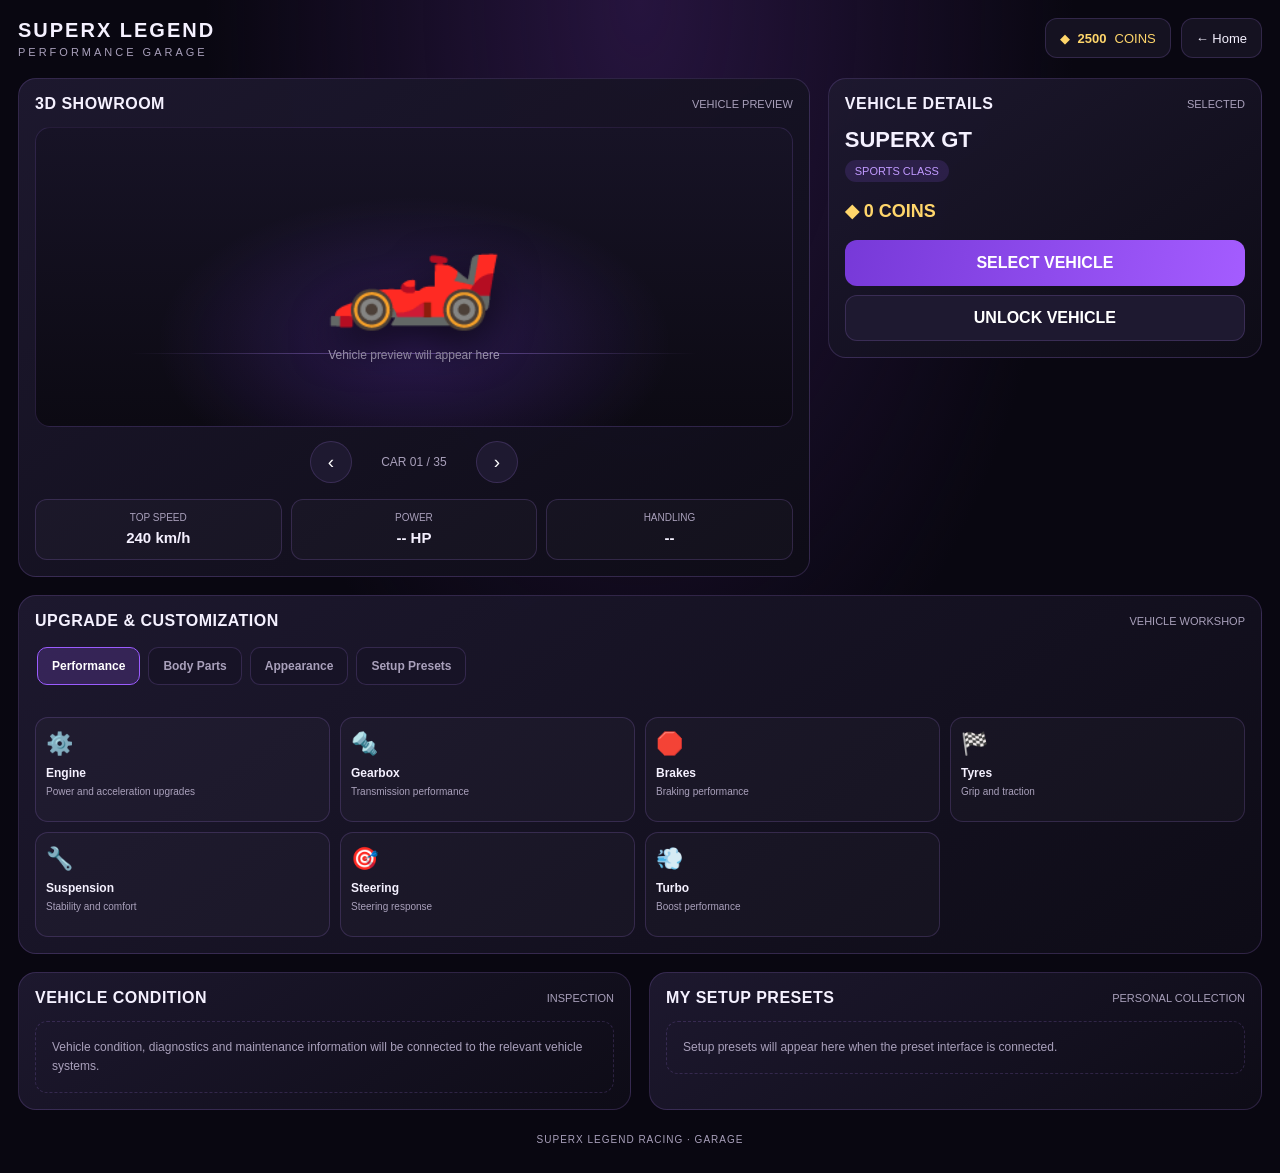
==== commit 0907de74: "Update garage.html" ====
--- a/garage.html
+++ b/garage.html
@@ -746,5 +746,6 @@
   <script src="js/vehicle-setup-presets-ui.js"></script>
 
   <!-- END FILE 143: garage.html -->
+  <script src="js/garage-page-tabs.js"></script>
 </body>
 </html>
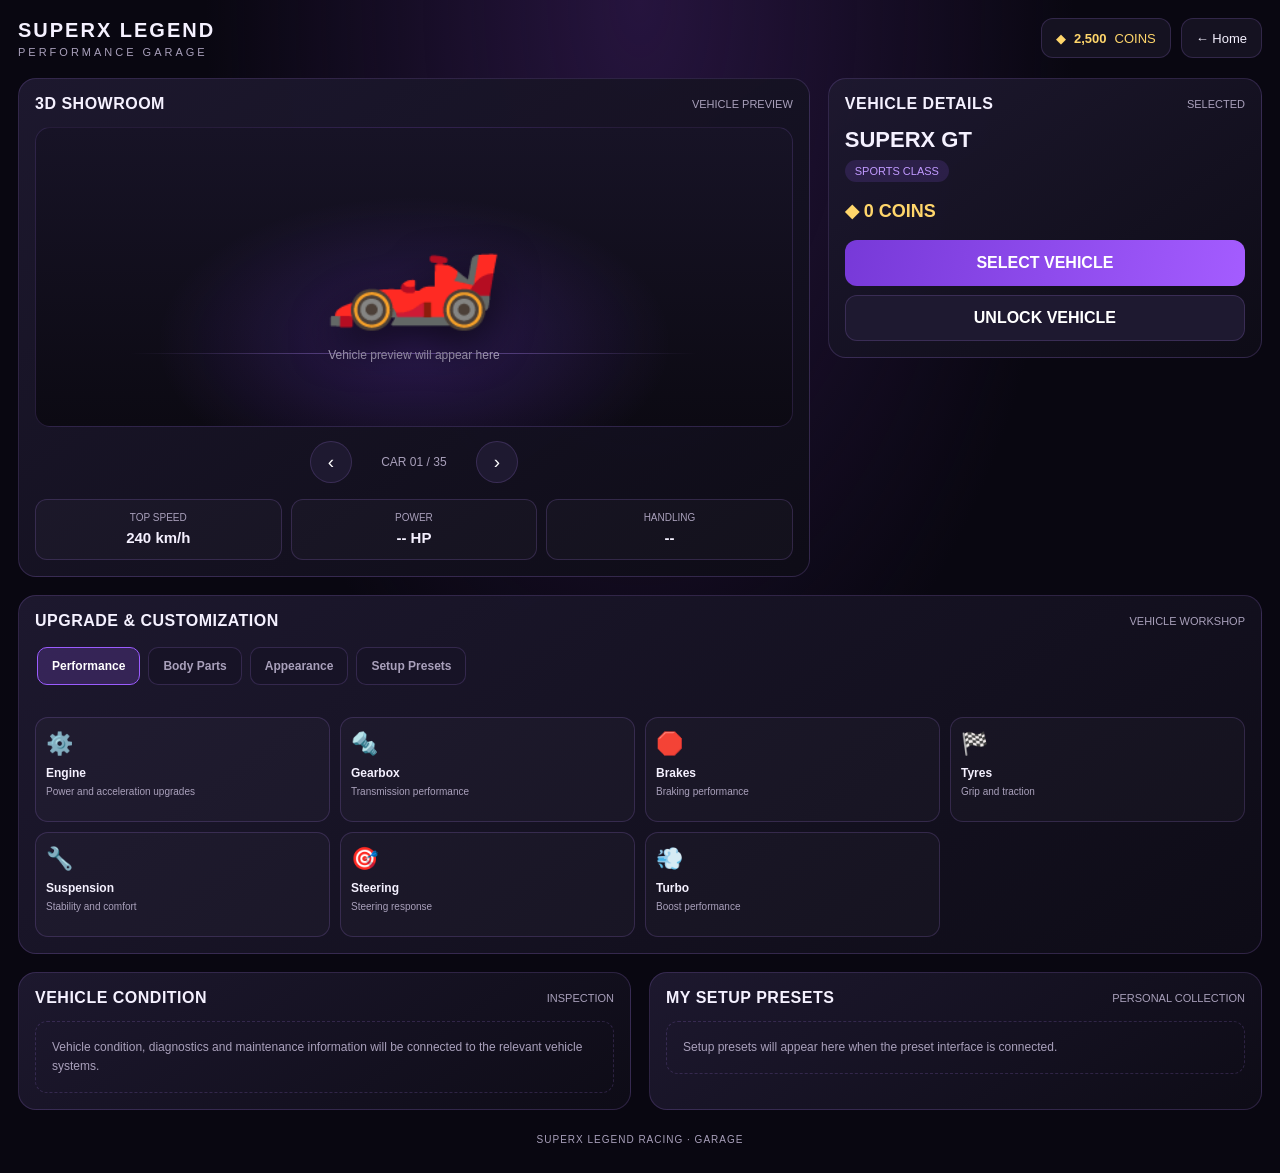
==== commit cea5f993: "Update garage.html" ====
--- a/garage.html
+++ b/garage.html
@@ -436,7 +436,7 @@
 
 <body class="garage-page" data-page="garage">
 
-  <main class="garage-shell">
+  <main id="garagePage" class="garage-shell">
 
     <header class="garage-header">
       <div class="garage-brand">
@@ -746,6 +746,7 @@
   <script src="js/vehicle-setup-presets-ui.js"></script>
 
   <!-- END FILE 143: garage.html -->
+  <script src="js/garage-page-wallet.js"></script>
   <script src="js/garage-page-tabs.js"></script>
 </body>
 </html>
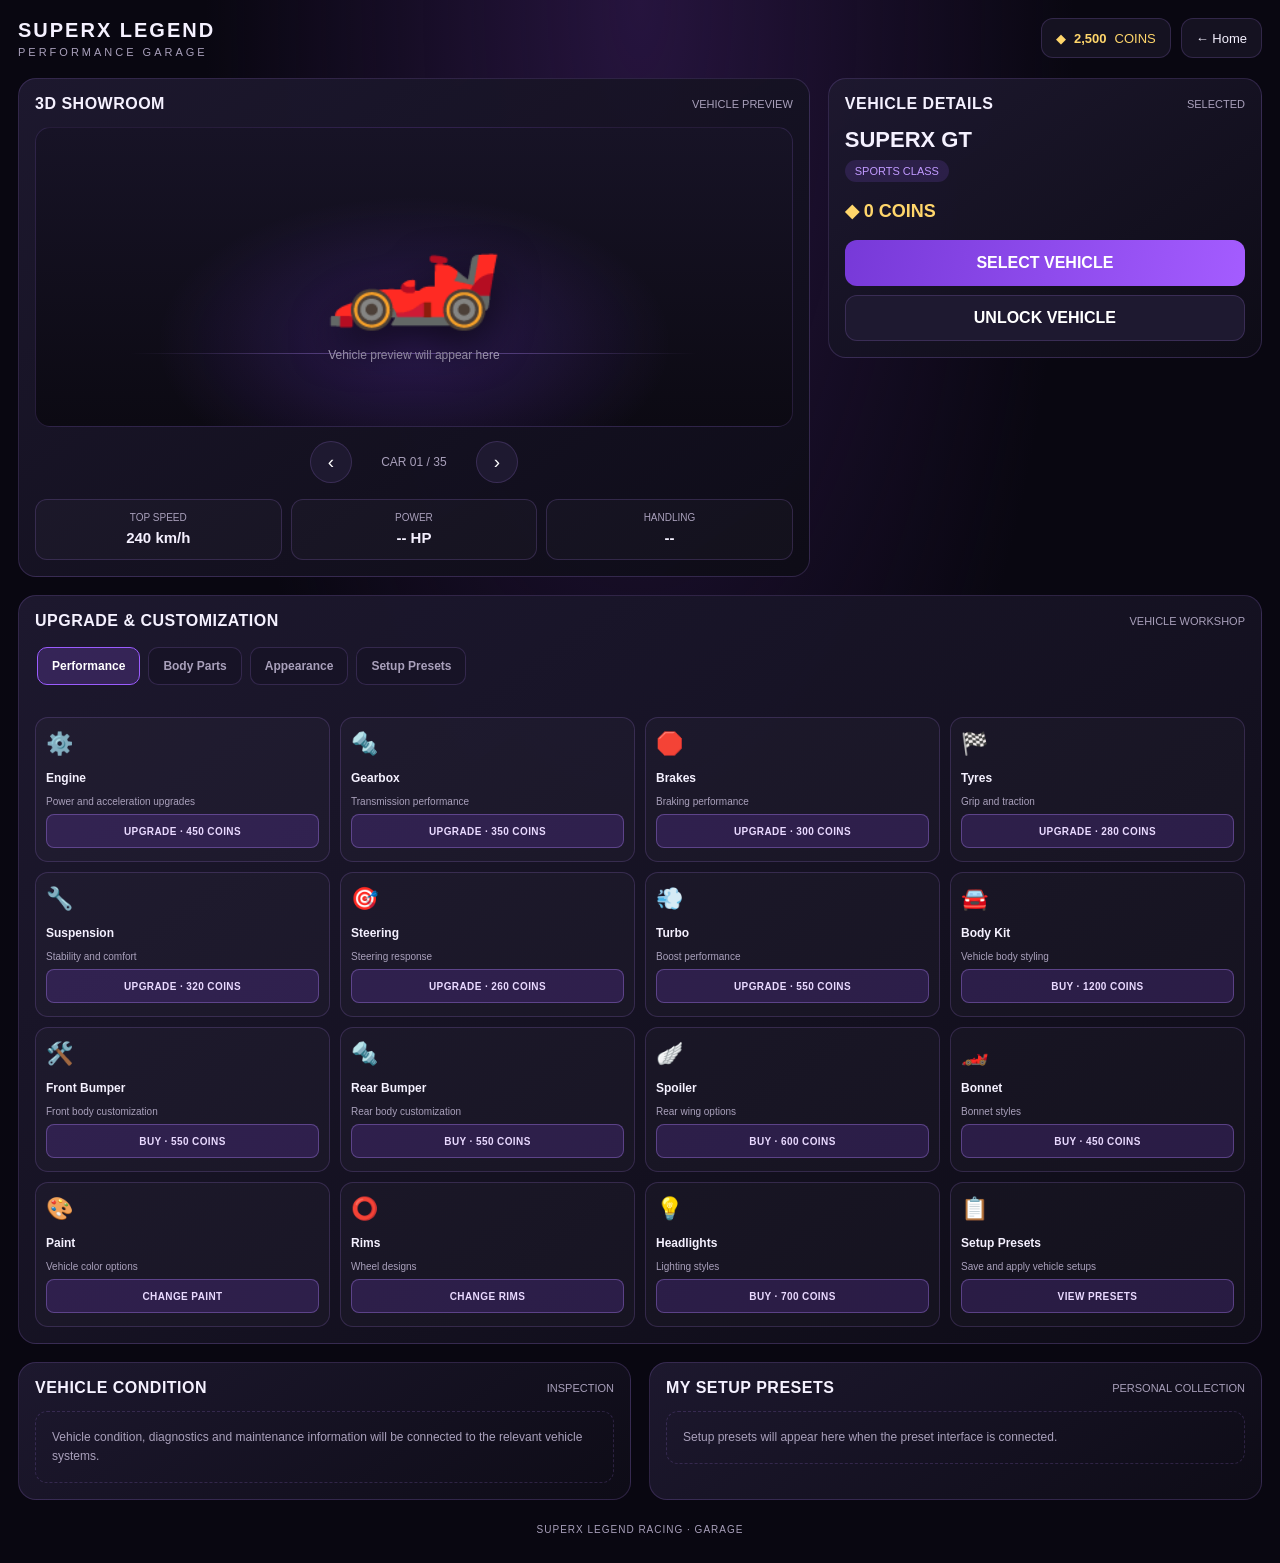
==== commit f5e059b9: "Update garage.html" ====
--- a/garage.html
+++ b/garage.html
@@ -744,9 +744,12 @@
   <!-- Vehicle setup presets -->
   <script src="js/vehicle-setup-presets.js"></script>
   <script src="js/vehicle-setup-presets-ui.js"></script>
+  <script src="js/garage-page-presets.js"></script>
+  
 
   <!-- END FILE 143: garage.html -->
   <script src="js/garage-page-wallet.js"></script>
   <script src="js/garage-page-tabs.js"></script>
+  <script src="js/garage-page-actions.js"></script>
 </body>
 </html>
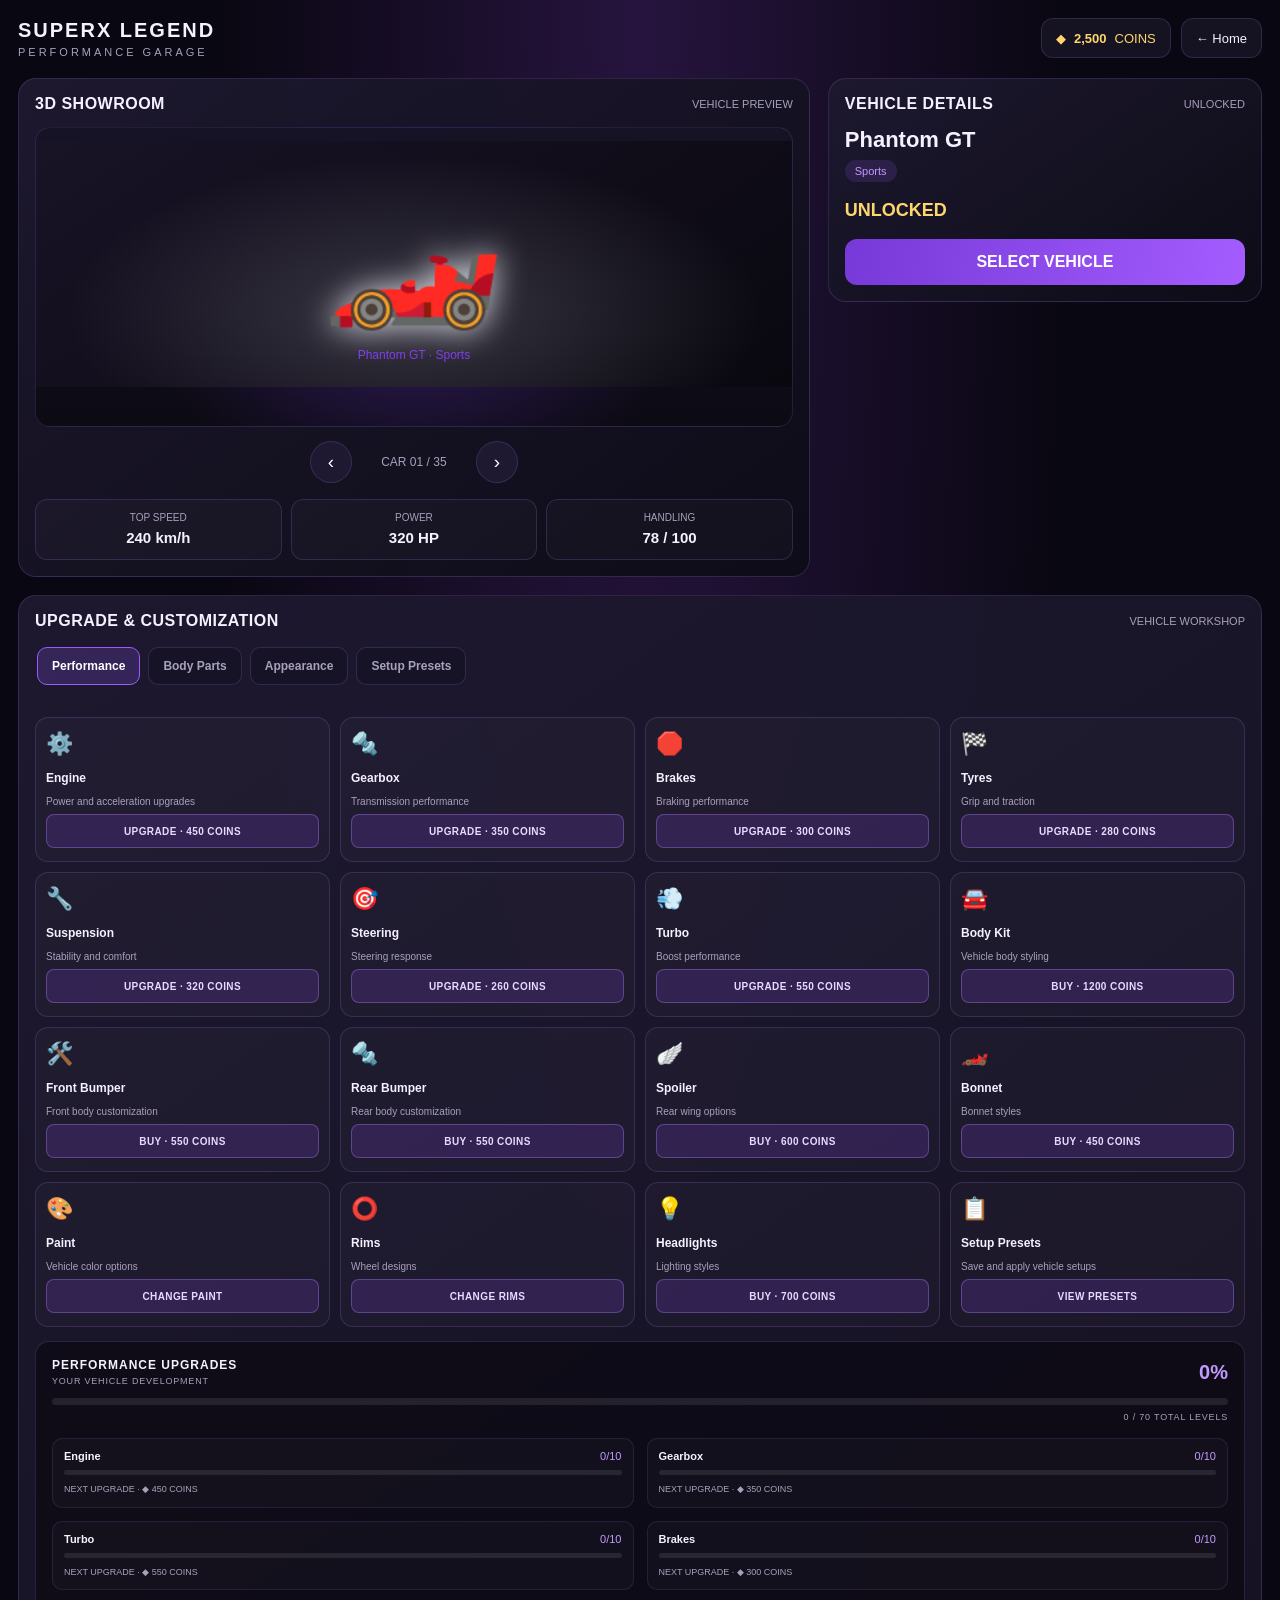
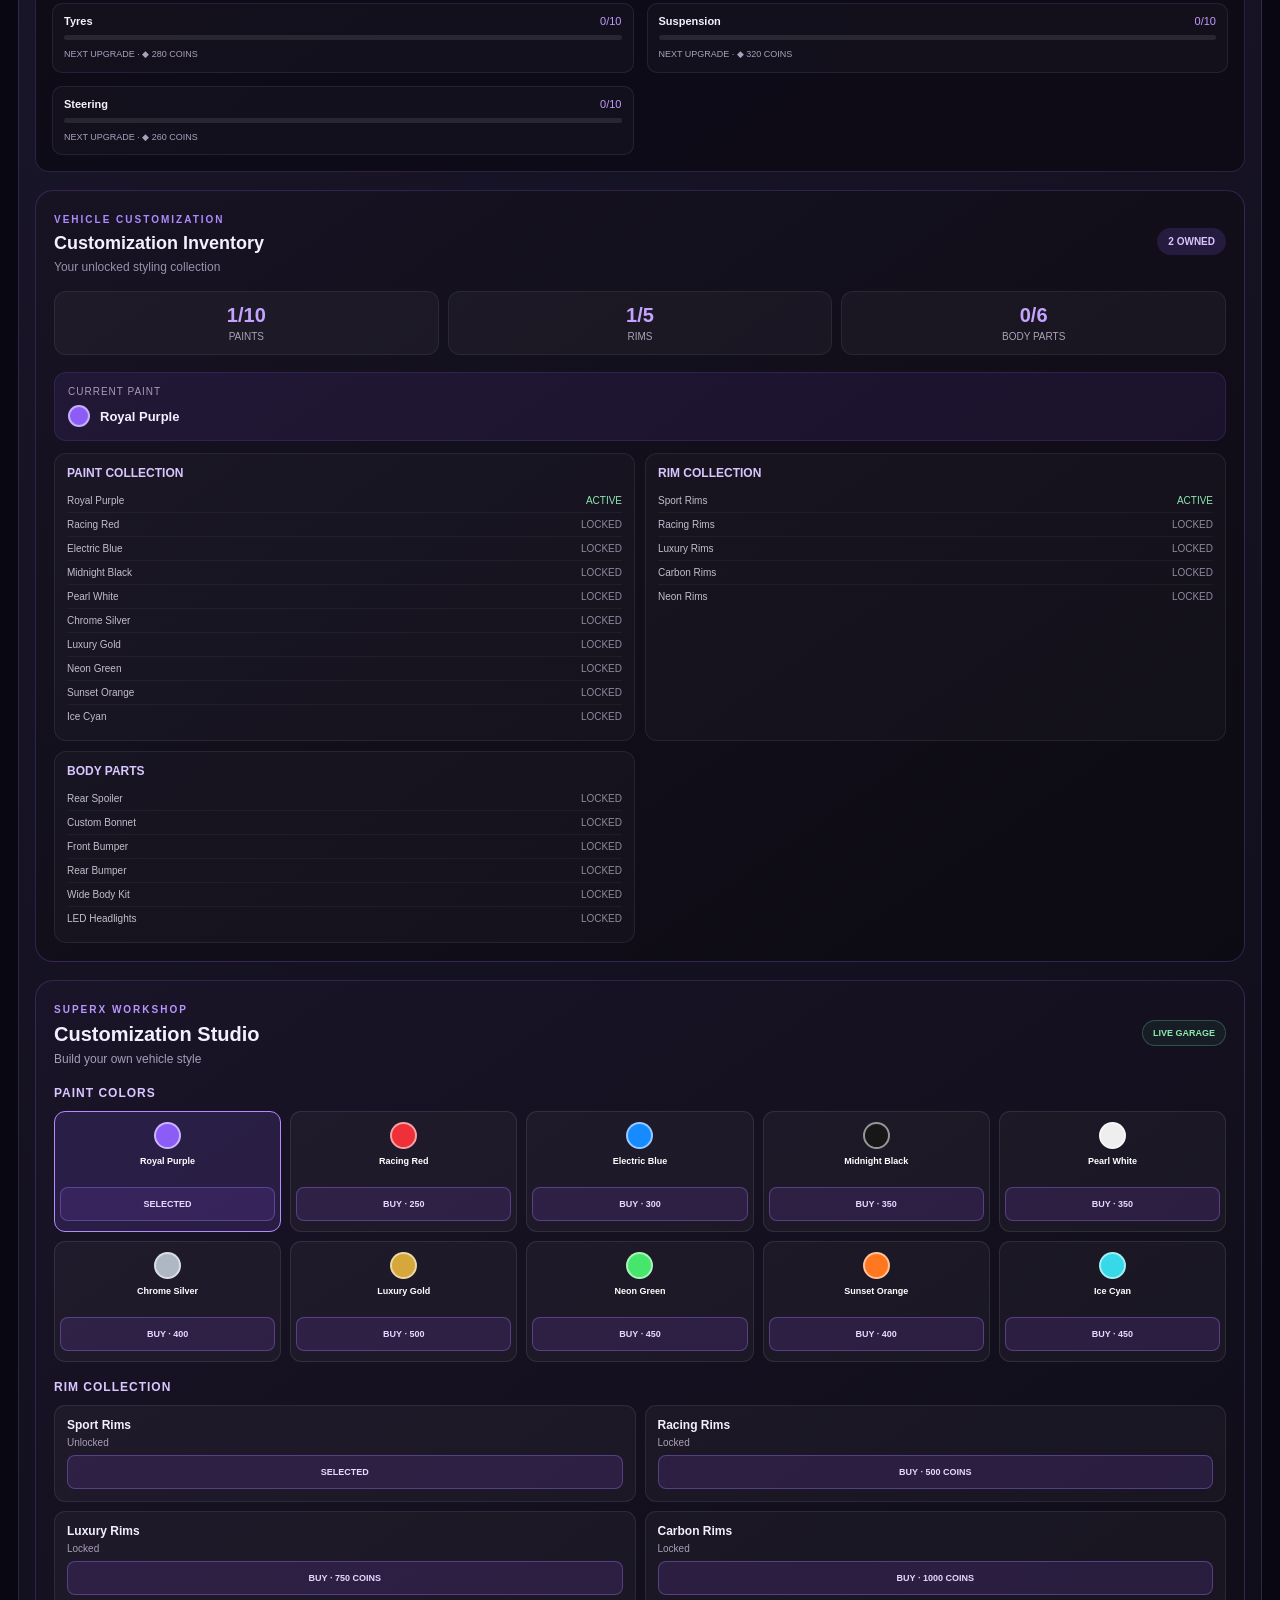
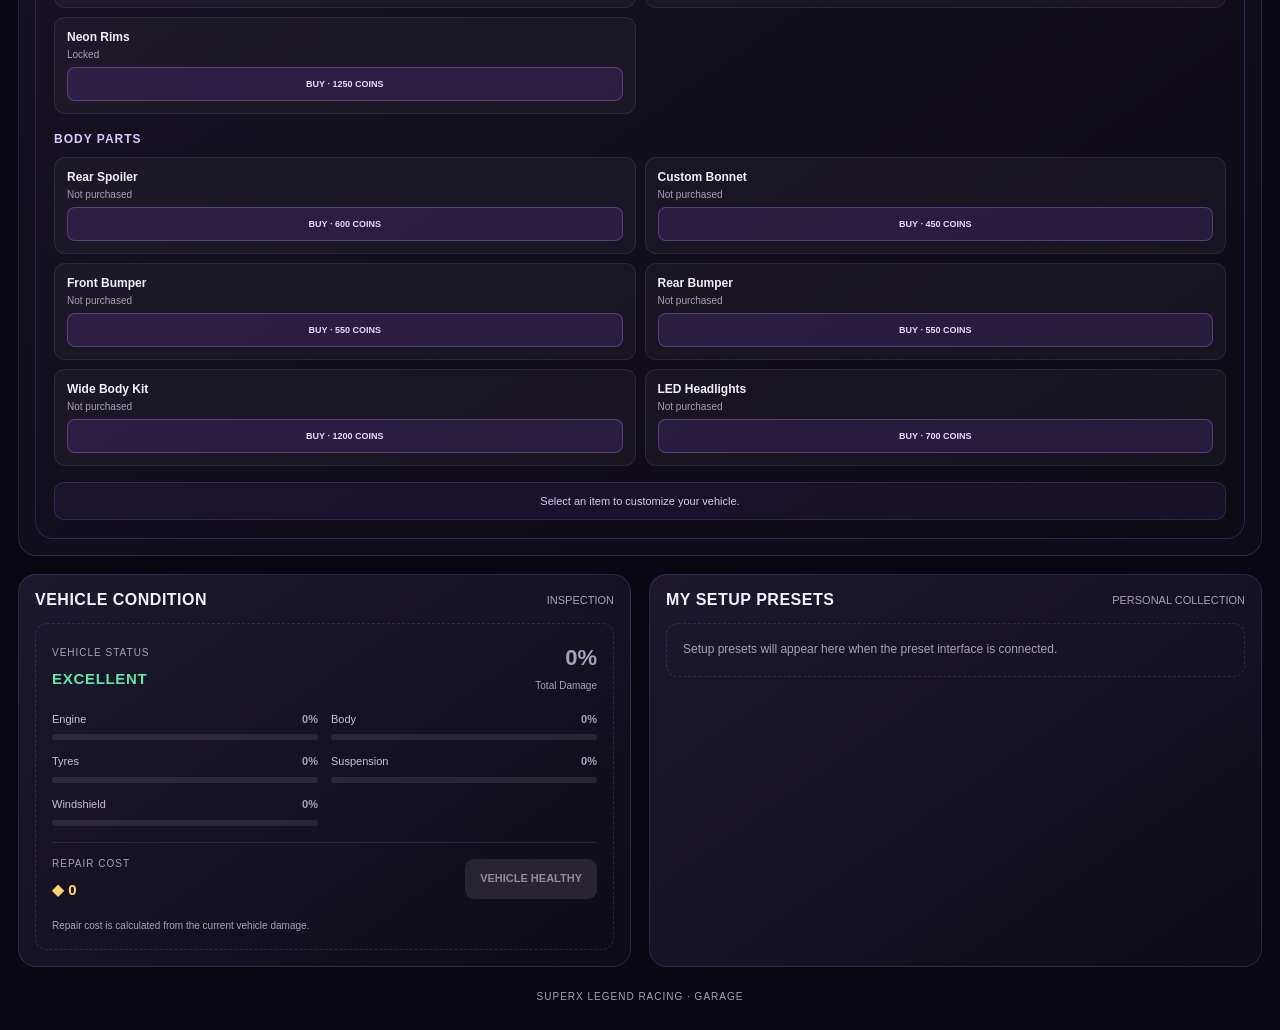
==== commit a7fca32e: "Update garage.html" ====
--- a/garage.html
+++ b/garage.html
@@ -727,12 +727,12 @@
 
   </main>
 
-  <!-- Core application scripts -->
+    <!-- SUPERX LEGEND: CORE APPLICATION -->
   <script src="js/config.js"></script>
   <script src="js/storage.js"></script>
   <script src="js/cars-data.js"></script>
 
-  <!-- Garage systems -->
+  <!-- GARAGE CORE SYSTEMS -->
   <script src="js/garage.js"></script>
   <script src="js/vehicle-upgrades.js"></script>
   <script src="js/vehicle-customization.js"></script>
@@ -741,15 +741,31 @@
   <script src="js/garage-ui.js"></script>
   <script src="js/garage-controller.js"></script>
 
-  <!-- Vehicle setup presets -->
+  <!-- VEHICLE DAMAGE SYSTEM -->
+  <script src="js/vehicle-damage.js"></script>
+
+  <!-- SETUP PRESETS -->
   <script src="js/vehicle-setup-presets.js"></script>
   <script src="js/vehicle-setup-presets-ui.js"></script>
   <script src="js/garage-page-presets.js"></script>
-  
-
-  <!-- END FILE 143: garage.html -->
+
+  <!-- GARAGE PAGE FOUNDATION -->
   <script src="js/garage-page-wallet.js"></script>
   <script src="js/garage-page-tabs.js"></script>
   <script src="js/garage-page-actions.js"></script>
+
+  <!-- GARAGE VEHICLE SYSTEMS -->
+  <script src="js/garage-page-condition.js"></script>
+  <script src="js/garage-page-vehicle-sync.js"></script>
+  <script src="js/garage-page-collection.js"></script>
+  <script src="js/garage-page-car-selector.js"></script>
+  <script src="js/garage-page-preview.js"></script>
+
+  <!-- GARAGE UPGRADE & CUSTOMIZATION -->
+  <script src="js/garage-page-upgrade-progress.js"></script>
+  <script src="js/garage-page-customization-summary.js"></script>
+  <script src="js/garage-page-customization-studio.js"></script>
+
+  <!-- END SUPERX LEGEND GARAGE SCRIPTS -->
 </body>
 </html>
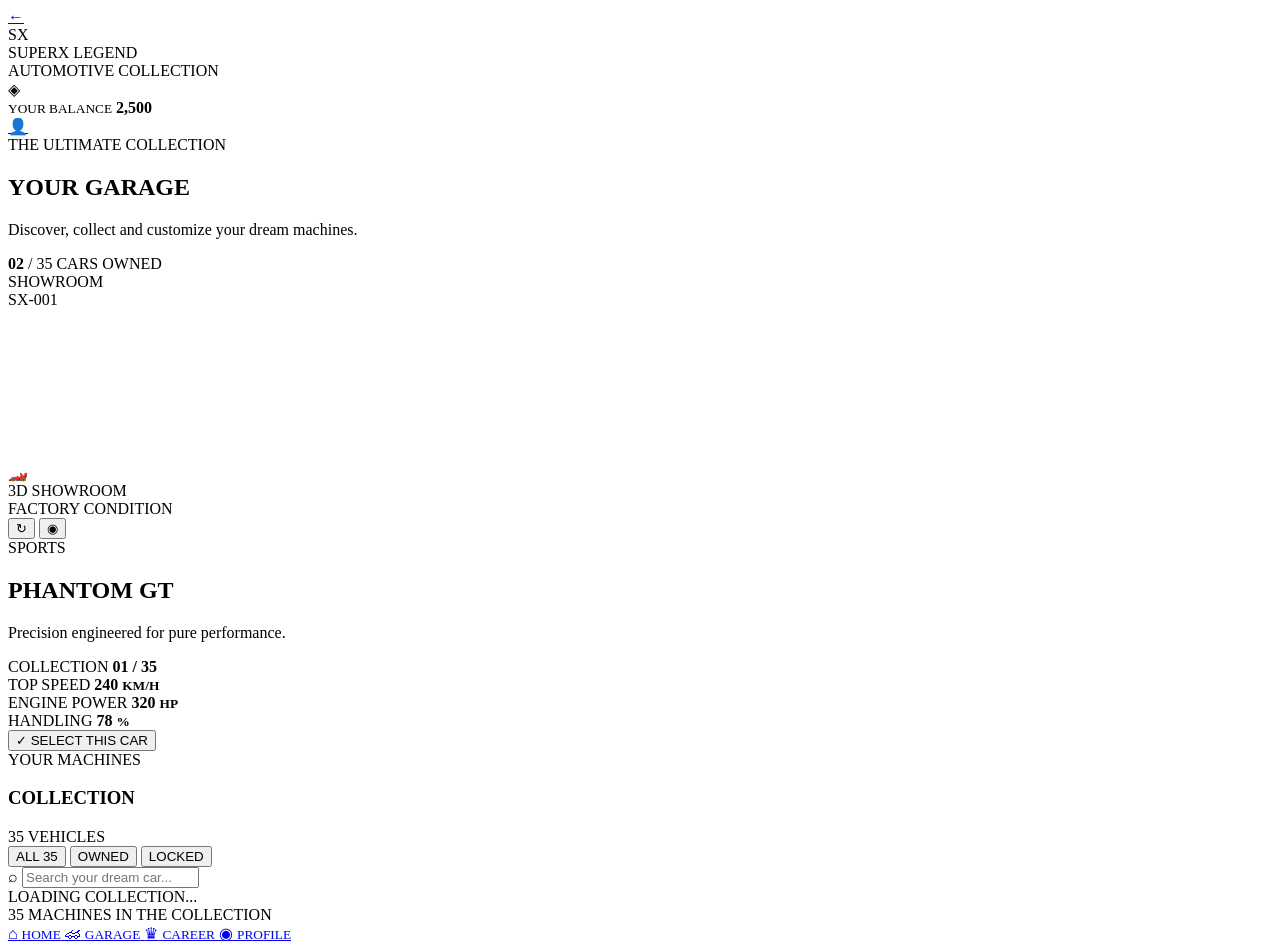
==== commit edcbd23f: "Update garage.html" ====
--- a/garage.html
+++ b/garage.html
@@ -1,771 +1,353 @@
 
-<!-- START FILE 143: garage.html -->
 <!DOCTYPE html>
 <html lang="en">
 <head>
   <meta charset="UTF-8">
   <meta name="viewport" content="width=device-width, initial-scale=1.0">
-  <meta name="theme-color" content="#090711">
-
-  <title>SUPERX LEGEND | Garage</title>
-
-  <link rel="stylesheet" href="css/style.css">
-  <link rel="stylesheet" href="css/pages.css">
-  <link rel="stylesheet" href="css/game.css">
-  <link rel="stylesheet" href="css/responsive.css">
-
-  <style>
-    :root {
-      --garage-bg: #090711;
-      --garage-panel: #151221;
-      --garage-panel-light: #1e1930;
-      --garage-purple: #9b5cff;
-      --garage-purple-light: #c19aff;
-      --garage-text: #f5f1ff;
-      --garage-muted: #a9a0bb;
-      --garage-border: rgba(180, 135, 255, .18);
-    }
-
-    * {
-      box-sizing: border-box;
-    }
-
-    body.garage-page {
-      margin: 0;
-      min-height: 100vh;
-      background:
-        radial-gradient(ellipse at 50% 0%, #26143e 0%, transparent 48%),
-        var(--garage-bg);
-      color: var(--garage-text);
-      font-family: Arial, sans-serif;
-    }
-
-    .garage-shell {
-      width: min(1500px, 100%);
-      margin: auto;
-      padding: 18px;
-    }
-
-    .garage-header {
-      display: flex;
-      align-items: center;
-      justify-content: space-between;
-      gap: 14px;
-      flex-wrap: wrap;
-      margin-bottom: 20px;
-    }
-
-    .garage-brand {
-      display: flex;
-      flex-direction: column;
-      gap: 4px;
-    }
-
-    .garage-brand strong {
-      font-size: 20px;
-      letter-spacing: 2px;
-    }
-
-    .garage-brand span {
-      color: var(--garage-muted);
-      font-size: 11px;
-      letter-spacing: 3px;
-    }
-
-    .garage-header-actions {
-      display: flex;
-      align-items: center;
-      gap: 10px;
-      flex-wrap: wrap;
-    }
-
-    .garage-coin-box,
-    .garage-back-button {
-      min-height: 40px;
-      padding: 0 14px;
-      display: inline-flex;
-      align-items: center;
-      justify-content: center;
-      gap: 8px;
-      border: 1px solid var(--garage-border);
-      border-radius: 12px;
-      background: var(--garage-panel);
-      color: var(--garage-text);
-      text-decoration: none;
-      font-size: 13px;
-    }
-
-    .garage-coin-box {
-      color: #ffd66b;
-    }
-
-    .garage-main-grid {
-      display: grid;
-      grid-template-columns: minmax(0, 1.55fr) minmax(280px, .85fr);
-      gap: 18px;
-      align-items: start;
-    }
-
-    .garage-panel {
-      min-width: 0;
-      overflow: hidden;
-      border: 1px solid var(--garage-border);
-      border-radius: 18px;
-      background: linear-gradient(
-        145deg,
-        rgba(30, 25, 48, .96),
-        rgba(14, 12, 23, .98)
-      );
-    }
-
-    .garage-preview-panel {
-      padding: 16px;
-    }
-
-    .garage-section-heading {
-      display: flex;
-      align-items: center;
-      justify-content: space-between;
-      gap: 10px;
-      margin-bottom: 14px;
-    }
-
-    .garage-section-heading h2 {
-      margin: 0;
-      font-size: 16px;
-      letter-spacing: .5px;
-    }
-
-    .garage-section-heading small {
-      color: var(--garage-muted);
-      font-size: 11px;
-    }
-
-    .garage-preview-stage {
-      position: relative;
-      min-height: 300px;
-      display: grid;
-      place-items: center;
-      overflow: hidden;
-      border: 1px solid rgba(173, 126, 255, .16);
-      border-radius: 15px;
-      background:
-        radial-gradient(ellipse at 50% 72%, rgba(132, 66, 255, .24), transparent 48%),
-        linear-gradient(180deg, #171326, #0c0a13);
-    }
-
-    .garage-preview-stage::after {
-      content: "";
-      position: absolute;
-      width: 75%;
-      height: 1px;
-      bottom: 24%;
-      background: linear-gradient(
-        90deg,
-        transparent,
-        rgba(183, 143, 255, .5),
-        transparent
-      );
-      pointer-events: none;
-    }
-
-    .garage-car-placeholder {
-      position: relative;
-      z-index: 1;
-      width: 100%;
-      padding: 25px 12px;
-      text-align: center;
-    }
-
-    .garage-car-placeholder .car-symbol {
-      display: block;
-      font-size: clamp(75px, 15vw, 145px);
-      filter: drop-shadow(0 16px 20px rgba(0, 0, 0, .6));
-    }
-
-    .garage-car-placeholder p {
-      margin: 12px 0 0;
-      color: var(--garage-muted);
-      font-size: 12px;
-    }
-
-    .garage-preview-controls {
-      display: flex;
-      justify-content: center;
-      align-items: center;
-      gap: 12px;
-      margin-top: 14px;
-    }
-
-    .garage-round-button {
-      width: 42px;
-      height: 42px;
-      border: 1px solid var(--garage-border);
-      border-radius: 50%;
-      background: var(--garage-panel-light);
-      color: white;
-      font-size: 19px;
-      cursor: pointer;
-    }
-
-    .garage-round-button:focus-visible,
-    .garage-action-button:focus-visible,
-    .garage-tab:focus-visible {
-      outline: 2px solid var(--garage-purple-light);
-      outline-offset: 3px;
-    }
-
-    .garage-car-position {
-      min-width: 100px;
-      text-align: center;
-      color: var(--garage-muted);
-      font-size: 12px;
-    }
-
-    .garage-car-summary {
-      display: grid;
-      grid-template-columns: repeat(3, minmax(0, 1fr));
-      gap: 9px;
-      margin-top: 16px;
-    }
-
-    .garage-stat {
-      min-width: 0;
-      padding: 12px 8px;
-      border: 1px solid var(--garage-border);
-      border-radius: 12px;
-      background: rgba(255, 255, 255, .025);
-      text-align: center;
-    }
-
-    .garage-stat span {
-      display: block;
-      color: var(--garage-muted);
-      font-size: 10px;
-      margin-bottom: 6px;
-    }
-
-    .garage-stat strong {
-      font-size: 15px;
-      overflow-wrap: anywhere;
-    }
-
-    .garage-details-panel {
-      padding: 16px;
-    }
-
-    .garage-car-title {
-      margin: 0;
-      font-size: 22px;
-    }
-
-    .garage-car-class {
-      display: inline-block;
-      margin-top: 7px;
-      padding: 5px 10px;
-      border-radius: 20px;
-      background: rgba(155, 92, 255, .15);
-      color: var(--garage-purple-light);
-      font-size: 11px;
-    }
-
-    .garage-price {
-      margin: 18px 0;
-      color: #ffd66b;
-      font-size: 18px;
-      font-weight: 700;
-    }
-
-    .garage-action-button {
-      width: 100%;
-      min-height: 46px;
-      padding: 11px 14px;
-      border: 0;
-      border-radius: 12px;
-      background: linear-gradient(100deg, #7739d8, #a45cff);
-      color: white;
-      font-weight: 700;
-      cursor: pointer;
-    }
-
-    .garage-action-button.secondary {
-      margin-top: 9px;
-      border: 1px solid var(--garage-border);
-      background: var(--garage-panel-light);
-    }
-
-    .garage-action-button:disabled {
-      opacity: .5;
-      cursor: not-allowed;
-    }
-
-    .garage-feature-section {
-      margin-top: 18px;
-    }
-
-    .garage-feature-panel {
-      padding: 16px;
-    }
-
-    .garage-tabs {
-      display: flex;
-      gap: 8px;
-      overflow-x: auto;
-      padding: 3px 2px 12px;
-      scrollbar-width: thin;
-    }
-
-    .garage-tab {
-      flex: 0 0 auto;
-      min-height: 38px;
-      padding: 0 14px;
-      border: 1px solid var(--garage-border);
-      border-radius: 10px;
-      background: #171326;
-      color: var(--garage-muted);
-      font-size: 12px;
-      cursor: pointer;
-    }
-
-    .garage-tab[aria-selected="true"] {
-      background: rgba(155, 92, 255, .2);
-      border-color: var(--garage-purple);
-      color: white;
-    }
-
-    .garage-feature-grid {
-      display: grid;
-      grid-template-columns: repeat(4, minmax(0, 1fr));
-      gap: 10px;
-    }
-
-    .garage-feature-card {
-      min-width: 0;
-      min-height: 105px;
-      padding: 13px 10px;
-      border: 1px solid var(--garage-border);
-      border-radius: 13px;
-      background: rgba(255, 255, 255, .025);
-    }
-
-    .garage-feature-card .feature-icon {
-      display: block;
-      margin-bottom: 9px;
-      font-size: 22px;
-    }
-
-    .garage-feature-card strong {
-      display: block;
-      font-size: 12px;
-    }
-
-    .garage-feature-card small {
-      display: block;
-      margin-top: 5px;
-      color: var(--garage-muted);
-      font-size: 10px;
-      line-height: 1.4;
-    }
-
-    .garage-bottom-grid {
-      display: grid;
-      grid-template-columns: repeat(2, minmax(0, 1fr));
-      gap: 18px;
-      margin-top: 18px;
-    }
-
-    .garage-bottom-panel {
-      min-width: 0;
-      padding: 16px;
-    }
-
-    .garage-preset-placeholder {
-      padding: 16px;
-      border: 1px dashed var(--garage-border);
-      border-radius: 12px;
-      color: var(--garage-muted);
-      font-size: 12px;
-      line-height: 1.6;
-    }
-
-    .garage-footer {
-      padding: 24px 8px 10px;
-      color: var(--garage-muted);
-      text-align: center;
-      font-size: 10px;
-      letter-spacing: 1px;
-    }
-
-    @media (max-width: 760px) {
-      .garage-shell {
-        padding: 12px;
-      }
-
-      .garage-main-grid {
-        grid-template-columns: 1fr;
-      }
-
-      .garage-preview-stage {
-        min-height: 245px;
-      }
-
-      .garage-feature-grid {
-        grid-template-columns: repeat(2, minmax(0, 1fr));
-      }
-
-      .garage-bottom-grid {
-        grid-template-columns: 1fr;
-      }
-    }
-
-    @media (max-width: 380px) {
-      .garage-brand strong {
-        font-size: 16px;
-      }
-
-      .garage-car-summary {
-        gap: 6px;
-      }
-
-      .garage-stat strong {
-        font-size: 12px;
-      }
-    }
-  </style>
+  <meta name="theme-color" content="#09080e">
+
+  <title>SUPERX LEGEND | Luxury Garage</title>
+
+  <link rel="preconnect" href="https://fonts.googleapis.com">
+  <link rel="preconnect" href="https://fonts.gstatic.com" crossorigin>
+  <link href="https://fonts.googleapis.com/css2?family=Barlow+Condensed:wght@400;500;600;700;800;900&family=Inter:wght@400;500;600;700;800&display=swap" rel="stylesheet">
+
+  <!-- Garage CSS will be connected at final integration -->
+
 </head>
 
-<body class="garage-page" data-page="garage">
-
-  <main id="garagePage" class="garage-shell">
-
+<body class="garage-page">
+
+  <div class="garage-app">
+
+    <!-- BACKGROUND -->
+    <div class="garage-background">
+      <div class="garage-glow garage-glow-one"></div>
+      <div class="garage-glow garage-glow-two"></div>
+      <div class="garage-grid"></div>
+    </div>
+
+    <!-- HEADER -->
     <header class="garage-header">
-      <div class="garage-brand">
-        <strong>SUPERX LEGEND</strong>
-        <span>PERFORMANCE GARAGE</span>
+
+      <div class="garage-header-left">
+
+        <a href="index.html" class="garage-back" aria-label="Back to home">
+          <span>←</span>
+        </a>
+
+        <div class="garage-brand">
+          <div class="garage-brand-logo">S<span>X</span></div>
+
+          <div>
+            <div class="garage-brand-name">SUPERX <span>LEGEND</span></div>
+            <div class="garage-brand-subtitle">AUTOMOTIVE COLLECTION</div>
+          </div>
+        </div>
+
       </div>
 
-      <div class="garage-header-actions">
-        <div class="garage-coin-box">
-          <span>◆</span>
-          <strong id="garageCoinCount">2500</strong>
-          <span>COINS</span>
-        </div>
-
-        <a class="garage-back-button" href="index.html">
-          ← Home
-        </a>
+      <div class="garage-header-right">
+
+        <div class="garage-wallet">
+          <span class="wallet-icon">◈</span>
+          <div>
+            <small>YOUR BALANCE</small>
+            <strong id="garageCoins">2,500</strong>
+          </div>
+        </div>
+
+        <a href="profile.html" class="garage-profile" aria-label="Profile">
+          <span>👤</span>
+        </a>
+
       </div>
+
     </header>
 
-    <section class="garage-main-grid">
-
-      <div class="garage-panel garage-preview-panel">
-
-        <div class="garage-section-heading">
-          <h2>3D SHOWROOM</h2>
-          <small>VEHICLE PREVIEW</small>
-        </div>
-
-        <div
-          class="garage-preview-stage"
-          id="garagePreviewStage"
-          aria-label="Vehicle preview area"
-        >
-          <div class="garage-car-placeholder" id="garageCarPlaceholder">
-            <span class="car-symbol">🏎️</span>
-            <p>Vehicle preview will appear here</p>
-          </div>
-
-          <div
-            id="garage3DContainer"
-            aria-label="3D vehicle rendering area"
-          ></div>
-        </div>
-
-        <div class="garage-preview-controls">
-          <button
-            type="button"
-            class="garage-round-button"
-            id="garagePreviousCar"
-            aria-label="Previous car"
-          >‹</button>
-
-          <span class="garage-car-position" id="garageCarPosition">
-            CAR 01 / 35
-          </span>
-
-          <button
-            type="button"
-            class="garage-round-button"
-            id="garageNextCar"
-            aria-label="Next car"
-          >›</button>
-        </div>
-
-        <div class="garage-car-summary">
-          <div class="garage-stat">
-            <span>TOP SPEED</span>
-            <strong id="garageTopSpeed">240 km/h</strong>
-          </div>
-
-          <div class="garage-stat">
-            <span>POWER</span>
-            <strong id="garagePower">-- HP</strong>
-          </div>
-
-          <div class="garage-stat">
-            <span>HANDLING</span>
-            <strong id="garageHandling">--</strong>
-          </div>
-        </div>
-
-      </div>
-
-      <aside class="garage-panel garage-details-panel">
-
-        <div class="garage-section-heading">
-          <h2>VEHICLE DETAILS</h2>
-          <small id="garageVehicleStatus">SELECTED</small>
-        </div>
-
-        <h1 class="garage-car-title" id="garageCarName">
-          SUPERX GT
-        </h1>
-
-        <span class="garage-car-class" id="garageCarClass">
-          SPORTS CLASS
-        </span>
-
-        <div class="garage-price" id="garageCarPrice">
-          ◆ 0 COINS
-        </div>
-
-        <button
-          type="button"
-          class="garage-action-button"
-          id="garageSelectCar"
-        >
-          SELECT VEHICLE
-        </button>
-
-        <button
-          type="button"
-          class="garage-action-button secondary"
-          id="garageBuyCar"
-        >
-          UNLOCK VEHICLE
-        </button>
-
-      </aside>
-
-    </section>
-
-    <section class="garage-feature-section garage-panel garage-feature-panel">
-
-      <div class="garage-section-heading">
-        <h2>UPGRADE & CUSTOMIZATION</h2>
-        <small>VEHICLE WORKSHOP</small>
-      </div>
-
-      <div class="garage-tabs" role="tablist" aria-label="Garage categories">
-        <button class="garage-tab" type="button" role="tab"
-          aria-selected="true" data-garage-tab="performance">
-          Performance
-        </button>
-
-        <button class="garage-tab" type="button" role="tab"
-          aria-selected="false" data-garage-tab="body">
-          Body Parts
-        </button>
-
-        <button class="garage-tab" type="button" role="tab"
-          aria-selected="false" data-garage-tab="appearance">
-          Appearance
-        </button>
-
-        <button class="garage-tab" type="button" role="tab"
-          aria-selected="false" data-garage-tab="setup">
-          Setup Presets
-        </button>
-      </div>
-
-      <div class="garage-feature-grid" id="garageFeatureGrid">
-
-        <article class="garage-feature-card" data-category="performance">
-          <span class="feature-icon">⚙️</span>
-          <strong>Engine</strong>
-          <small>Power and acceleration upgrades</small>
-        </article>
-
-        <article class="garage-feature-card" data-category="performance">
-          <span class="feature-icon">🔩</span>
-          <strong>Gearbox</strong>
-          <small>Transmission performance</small>
-        </article>
-
-        <article class="garage-feature-card" data-category="performance">
-          <span class="feature-icon">🛑</span>
-          <strong>Brakes</strong>
-          <small>Braking performance</small>
-        </article>
-
-        <article class="garage-feature-card" data-category="performance">
-          <span class="feature-icon">🏁</span>
-          <strong>Tyres</strong>
-          <small>Grip and traction</small>
-        </article>
-
-        <article class="garage-feature-card" data-category="performance">
-          <span class="feature-icon">🔧</span>
-          <strong>Suspension</strong>
-          <small>Stability and comfort</small>
-        </article>
-
-        <article class="garage-feature-card" data-category="performance">
-          <span class="feature-icon">🎯</span>
-          <strong>Steering</strong>
-          <small>Steering response</small>
-        </article>
-
-        <article class="garage-feature-card" data-category="performance">
-          <span class="feature-icon">💨</span>
-          <strong>Turbo</strong>
-          <small>Boost performance</small>
-        </article>
-
-        <article class="garage-feature-card" data-category="body">
-          <span class="feature-icon">🚘</span>
-          <strong>Body Kit</strong>
-          <small>Vehicle body styling</small>
-        </article>
-
-        <article class="garage-feature-card" data-category="body">
-          <span class="feature-icon">🛠️</span>
-          <strong>Front Bumper</strong>
-          <small>Front body customization</small>
-        </article>
-
-        <article class="garage-feature-card" data-category="body">
-          <span class="feature-icon">🔩</span>
-          <strong>Rear Bumper</strong>
-          <small>Rear body customization</small>
-        </article>
-
-        <article class="garage-feature-card" data-category="body">
-          <span class="feature-icon">🪽</span>
-          <strong>Spoiler</strong>
-          <small>Rear wing options</small>
-        </article>
-
-        <article class="garage-feature-card" data-category="body">
-          <span class="feature-icon">🏎️</span>
-          <strong>Bonnet</strong>
-          <small>Bonnet styles</small>
-        </article>
-
-        <article class="garage-feature-card" data-category="appearance">
-          <span class="feature-icon">🎨</span>
-          <strong>Paint</strong>
-          <small>Vehicle color options</small>
-        </article>
-
-        <article class="garage-feature-card" data-category="appearance">
-          <span class="feature-icon">⭕</span>
-          <strong>Rims</strong>
-          <small>Wheel designs</small>
-        </article>
-
-        <article class="garage-feature-card" data-category="appearance">
-          <span class="feature-icon">💡</span>
-          <strong>Headlights</strong>
-          <small>Lighting styles</small>
-        </article>
-
-        <article class="garage-feature-card" data-category="setup">
-          <span class="feature-icon">📋</span>
-          <strong>Setup Presets</strong>
-          <small>Save and apply vehicle setups</small>
-        </article>
-
-      </div>
-    </section>
-
-    <section class="garage-bottom-grid">
-
-      <div class="garage-panel garage-bottom-panel">
-        <div class="garage-section-heading">
-          <h2>VEHICLE CONDITION</h2>
-          <small>INSPECTION</small>
-        </div>
-
-        <div class="garage-preset-placeholder">
-          Vehicle condition, diagnostics and maintenance information
-          will be connected to the relevant vehicle systems.
-        </div>
-      </div>
-
-      <div class="garage-panel garage-bottom-panel">
-        <div class="garage-section-heading">
-          <h2>MY SETUP PRESETS</h2>
-          <small>PERSONAL COLLECTION</small>
-        </div>
-
-        <div
-          class="garage-preset-placeholder"
-          id="garageSetupPresetsContainer"
-        >
-          Setup presets will appear here when the preset interface
-          is connected.
-        </div>
-      </div>
-
-    </section>
-
-    <footer class="garage-footer">
-      SUPERX LEGEND RACING · GARAGE
-    </footer>
-
-  </main>
-
-    <!-- SUPERX LEGEND: CORE APPLICATION -->
-  <script src="js/config.js"></script>
-  <script src="js/storage.js"></script>
-  <script src="js/cars-data.js"></script>
-
-  <!-- GARAGE CORE SYSTEMS -->
-  <script src="js/garage.js"></script>
-  <script src="js/vehicle-upgrades.js"></script>
-  <script src="js/vehicle-customization.js"></script>
-  <script src="js/vehicle-setup.js"></script>
-  <script src="js/garage-manager.js"></script>
-  <script src="js/garage-ui.js"></script>
-  <script src="js/garage-controller.js"></script>
-
-  <!-- VEHICLE DAMAGE SYSTEM -->
-  <script src="js/vehicle-damage.js"></script>
-
-  <!-- SETUP PRESETS -->
-  <script src="js/vehicle-setup-presets.js"></script>
-  <script src="js/vehicle-setup-presets-ui.js"></script>
-  <script src="js/garage-page-presets.js"></script>
-
-  <!-- GARAGE PAGE FOUNDATION -->
-  <script src="js/garage-page-wallet.js"></script>
-  <script src="js/garage-page-tabs.js"></script>
-  <script src="js/garage-page-actions.js"></script>
-
-  <!-- GARAGE VEHICLE SYSTEMS -->
-  <script src="js/garage-page-condition.js"></script>
-  <script src="js/garage-page-vehicle-sync.js"></script>
-  <script src="js/garage-page-collection.js"></script>
-  <script src="js/garage-page-car-selector.js"></script>
-  <script src="js/garage-page-preview.js"></script>
-
-  <!-- GARAGE UPGRADE & CUSTOMIZATION -->
-  <script src="js/garage-page-upgrade-progress.js"></script>
-  <script src="js/garage-page-customization-summary.js"></script>
-  <script src="js/garage-page-customization-studio.js"></script>
-
-  <!-- END SUPERX LEGEND GARAGE SCRIPTS -->
+    <!-- MAIN CONTENT -->
+    <main class="garage-main">
+
+      <!-- PAGE TITLE -->
+      <section class="garage-title-section">
+
+        <div>
+          <div class="garage-eyebrow">
+            <span class="eyebrow-line"></span>
+            THE ULTIMATE COLLECTION
+          </div>
+
+          <h1>YOUR <span>GARAGE</span></h1>
+
+          <p>
+            Discover, collect and customize your dream machines.
+          </p>
+        </div>
+
+        <div class="garage-collection-count">
+          <strong id="garageOwnedCount">02</strong>
+          <span>/ 35 CARS OWNED</span>
+        </div>
+
+      </section>
+
+      <!-- GARAGE CONTENT -->
+      <section class="garage-layout">
+
+        <!-- LEFT: CAR SHOWROOM -->
+        <div class="garage-showroom-panel">
+
+          <div class="showroom-topbar">
+
+            <div class="showroom-live">
+              <span class="live-dot"></span>
+              SHOWROOM
+            </div>
+
+            <div class="showroom-car-id" id="garageCarId">
+              SX-001
+            </div>
+
+          </div>
+
+          <!-- 3D CAR DISPLAY -->
+          <div class="garage-car-stage" id="garageCarStage">
+
+            <div class="garage-stage-light"></div>
+
+            <div class="garage-stage-ring"></div>
+
+            <div class="garage-stage-platform"></div>
+
+            <canvas
+              id="garageCanvas"
+              class="garage-canvas"
+              aria-label="3D car showroom">
+            </canvas>
+
+            <!-- Fallback visual -->
+            <div class="garage-car-fallback" id="garageCarFallback">
+              <div class="fallback-car-icon">🏎️</div>
+              <span>3D SHOWROOM</span>
+            </div>
+
+            <div class="garage-car-condition">
+              <span class="condition-dot"></span>
+              <span id="garageCondition">FACTORY CONDITION</span>
+            </div>
+
+            <div class="garage-camera-controls">
+
+              <button type="button" id="garageRotateBtn"
+                aria-label="Rotate car">
+                ↻
+              </button>
+
+              <button type="button" id="garageCameraBtn"
+                aria-label="Change camera">
+                ◉
+              </button>
+
+            </div>
+
+          </div>
+
+          <!-- CAR INFORMATION -->
+          <div class="garage-car-information">
+
+            <div class="garage-car-heading">
+
+              <div>
+                <span class="garage-car-category" id="garageCarClass">
+                  SPORTS
+                </span>
+
+                <h2 id="garageCarName">PHANTOM GT</h2>
+
+                <p id="garageCarDescription">
+                  Precision engineered for pure performance.
+                </p>
+              </div>
+
+              <div class="garage-car-number">
+                <span>COLLECTION</span>
+                <strong id="garageCarNumber">01 / 35</strong>
+              </div>
+
+            </div>
+
+            <!-- PERFORMANCE STATS -->
+            <div class="garage-stats">
+
+              <div class="garage-stat">
+                <span>TOP SPEED</span>
+                <strong>
+                  <span id="garageSpeed">240</span>
+                  <small>KM/H</small>
+                </strong>
+                <div class="stat-track">
+                  <div id="garageSpeedBar" style="width:46%"></div>
+                </div>
+              </div>
+
+              <div class="garage-stat">
+                <span>ENGINE POWER</span>
+                <strong>
+                  <span id="garagePower">320</span>
+                  <small>HP</small>
+                </strong>
+                <div class="stat-track">
+                  <div id="garagePowerBar" style="width:40%"></div>
+                </div>
+              </div>
+
+              <div class="garage-stat">
+                <span>HANDLING</span>
+                <strong>
+                  <span id="garageHandling">78</span>
+                  <small>%</small>
+                </strong>
+                <div class="stat-track">
+                  <div id="garageHandlingBar" style="width:78%"></div>
+                </div>
+              </div>
+
+            </div>
+
+            <!-- ACTIONS -->
+            <div class="garage-car-actions">
+
+              <button
+                type="button"
+                class="garage-primary-btn"
+                id="garageSelectBtn">
+                <span>✓</span>
+                SELECT THIS CAR
+              </button>
+
+              <button
+                type="button"
+                class="garage-buy-btn"
+                id="garageBuyBtn"
+                hidden>
+                BUY CAR
+              </button>
+
+              <div class="garage-selected-label"
+                id="garageSelectedLabel" hidden>
+                <span>✓</span> CURRENTLY SELECTED
+              </div>
+
+            </div>
+
+          </div>
+
+        </div>
+
+        <!-- RIGHT: COLLECTION -->
+        <aside class="garage-collection-panel">
+
+          <div class="collection-heading">
+
+            <div>
+              <span class="garage-eyebrow">YOUR MACHINES</span>
+              <h3>COLLECTION</h3>
+            </div>
+
+            <span class="collection-total">35 VEHICLES</span>
+
+          </div>
+
+          <!-- FILTERS -->
+          <div class="garage-filters">
+
+            <button type="button"
+              class="garage-filter active"
+              data-garage-filter="all">
+              ALL <span id="filterAllCount">35</span>
+            </button>
+
+            <button type="button"
+              class="garage-filter"
+              data-garage-filter="owned">
+              OWNED
+            </button>
+
+            <button type="button"
+              class="garage-filter"
+              data-garage-filter="locked">
+              LOCKED
+            </button>
+
+          </div>
+
+          <!-- SEARCH -->
+          <div class="garage-search">
+
+            <span>⌕</span>
+
+            <input
+              type="search"
+              id="garageSearch"
+              placeholder="Search your dream car..."
+              autocomplete="off">
+
+          </div>
+
+          <!-- CAR LIST -->
+          <div class="garage-car-list" id="garageCarList">
+
+            <!-- JavaScript will generate all 35 car cards -->
+
+            <div class="garage-loading">
+              <div class="garage-loading-spinner"></div>
+              <span>LOADING COLLECTION...</span>
+            </div>
+
+          </div>
+
+          <div class="garage-collection-footer">
+            <span class="collection-footer-dot"></span>
+            35 MACHINES IN THE COLLECTION
+          </div>
+
+        </aside>
+
+      </section>
+
+      <!-- BOTTOM NAVIGATION -->
+      <nav class="garage-bottom-nav">
+
+        <a href="index.html" class="garage-nav-item">
+          <span>⌂</span>
+          <small>HOME</small>
+        </a>
+
+        <a href="garage.html" class="garage-nav-item active">
+          <span>🏎</span>
+          <small>GARAGE</small>
+        </a>
+
+        <a href="career.html" class="garage-nav-item">
+          <span>♛</span>
+          <small>CAREER</small>
+        </a>
+
+        <a href="profile.html" class="garage-nav-item">
+          <span>◉</span>
+          <small>PROFILE</small>
+        </a>
+
+      </nav>
+
+    </main>
+
+    <!-- NOTIFICATION -->
+    <div class="garage-toast" id="garageToast" role="status"></div>
+
+  </div>
+
+  <!-- Garage JavaScript will be connected at final integration -->
+
 </body>
 </html>
